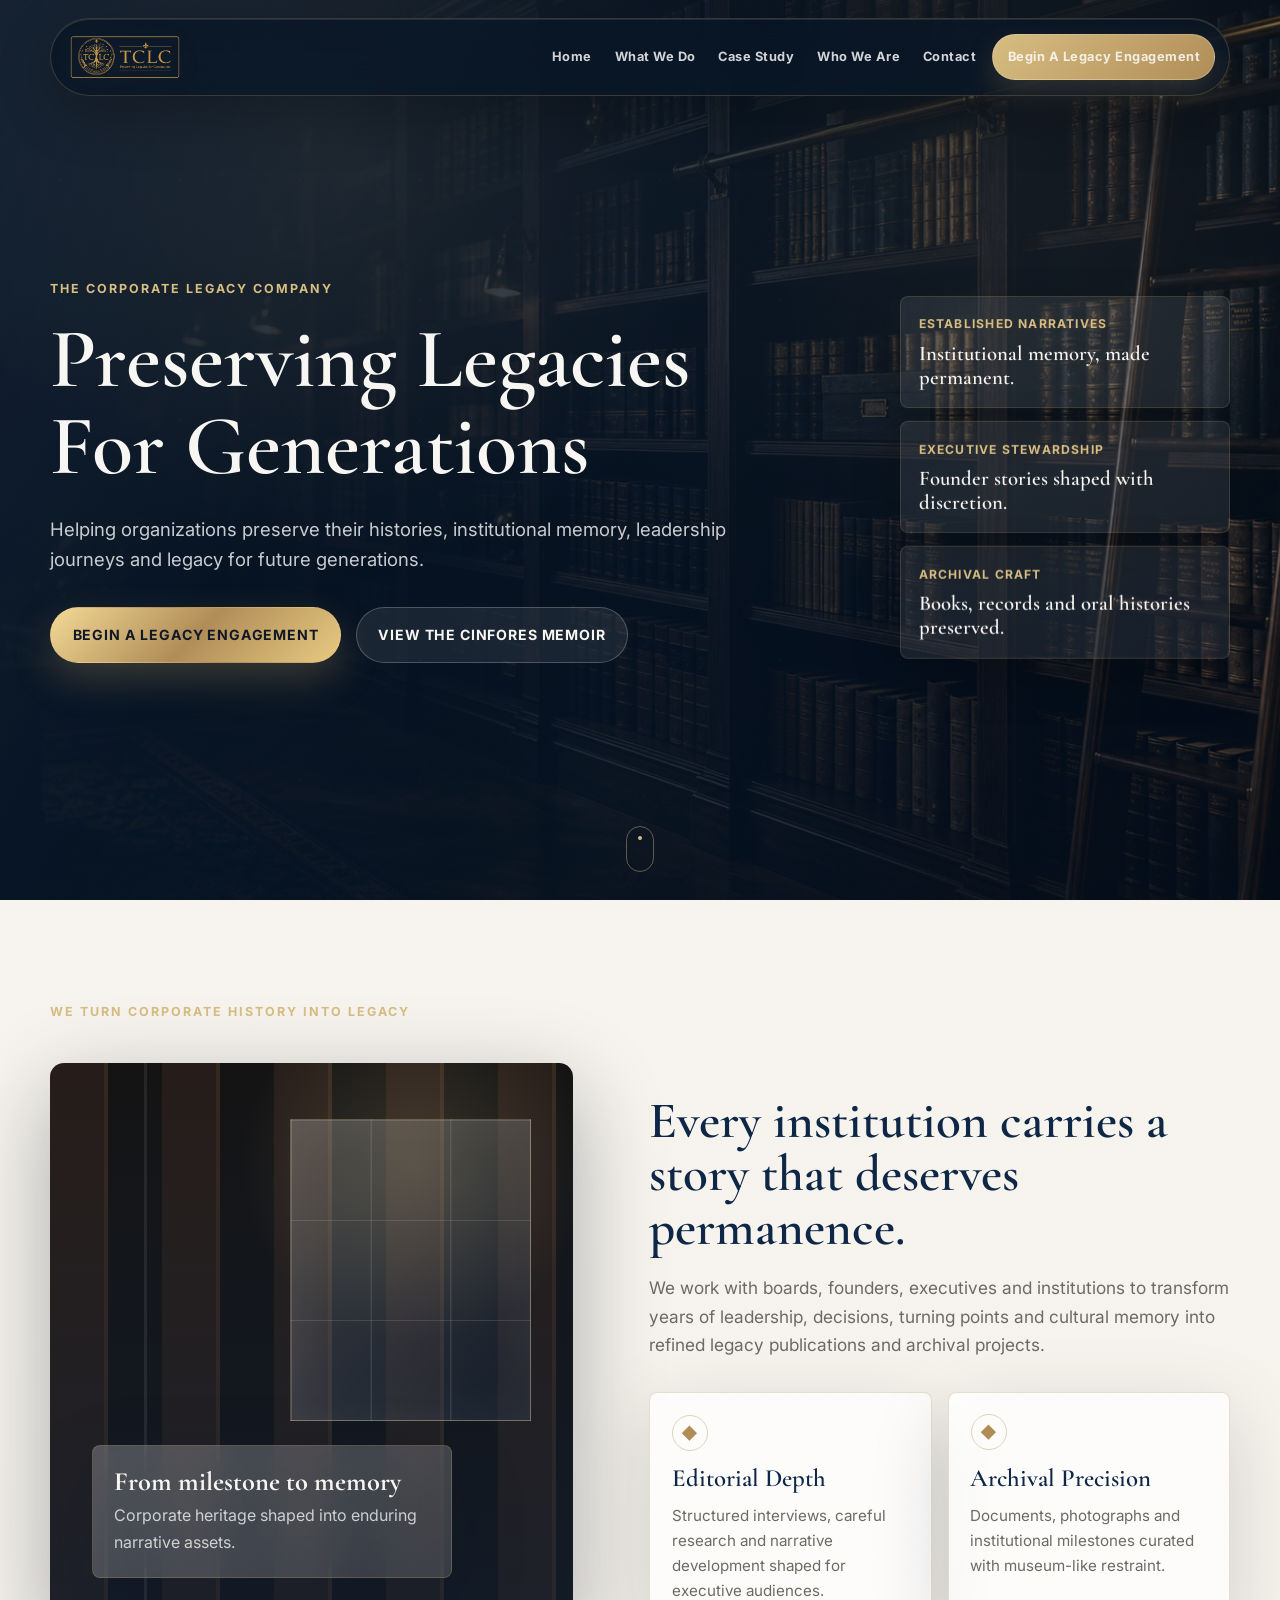
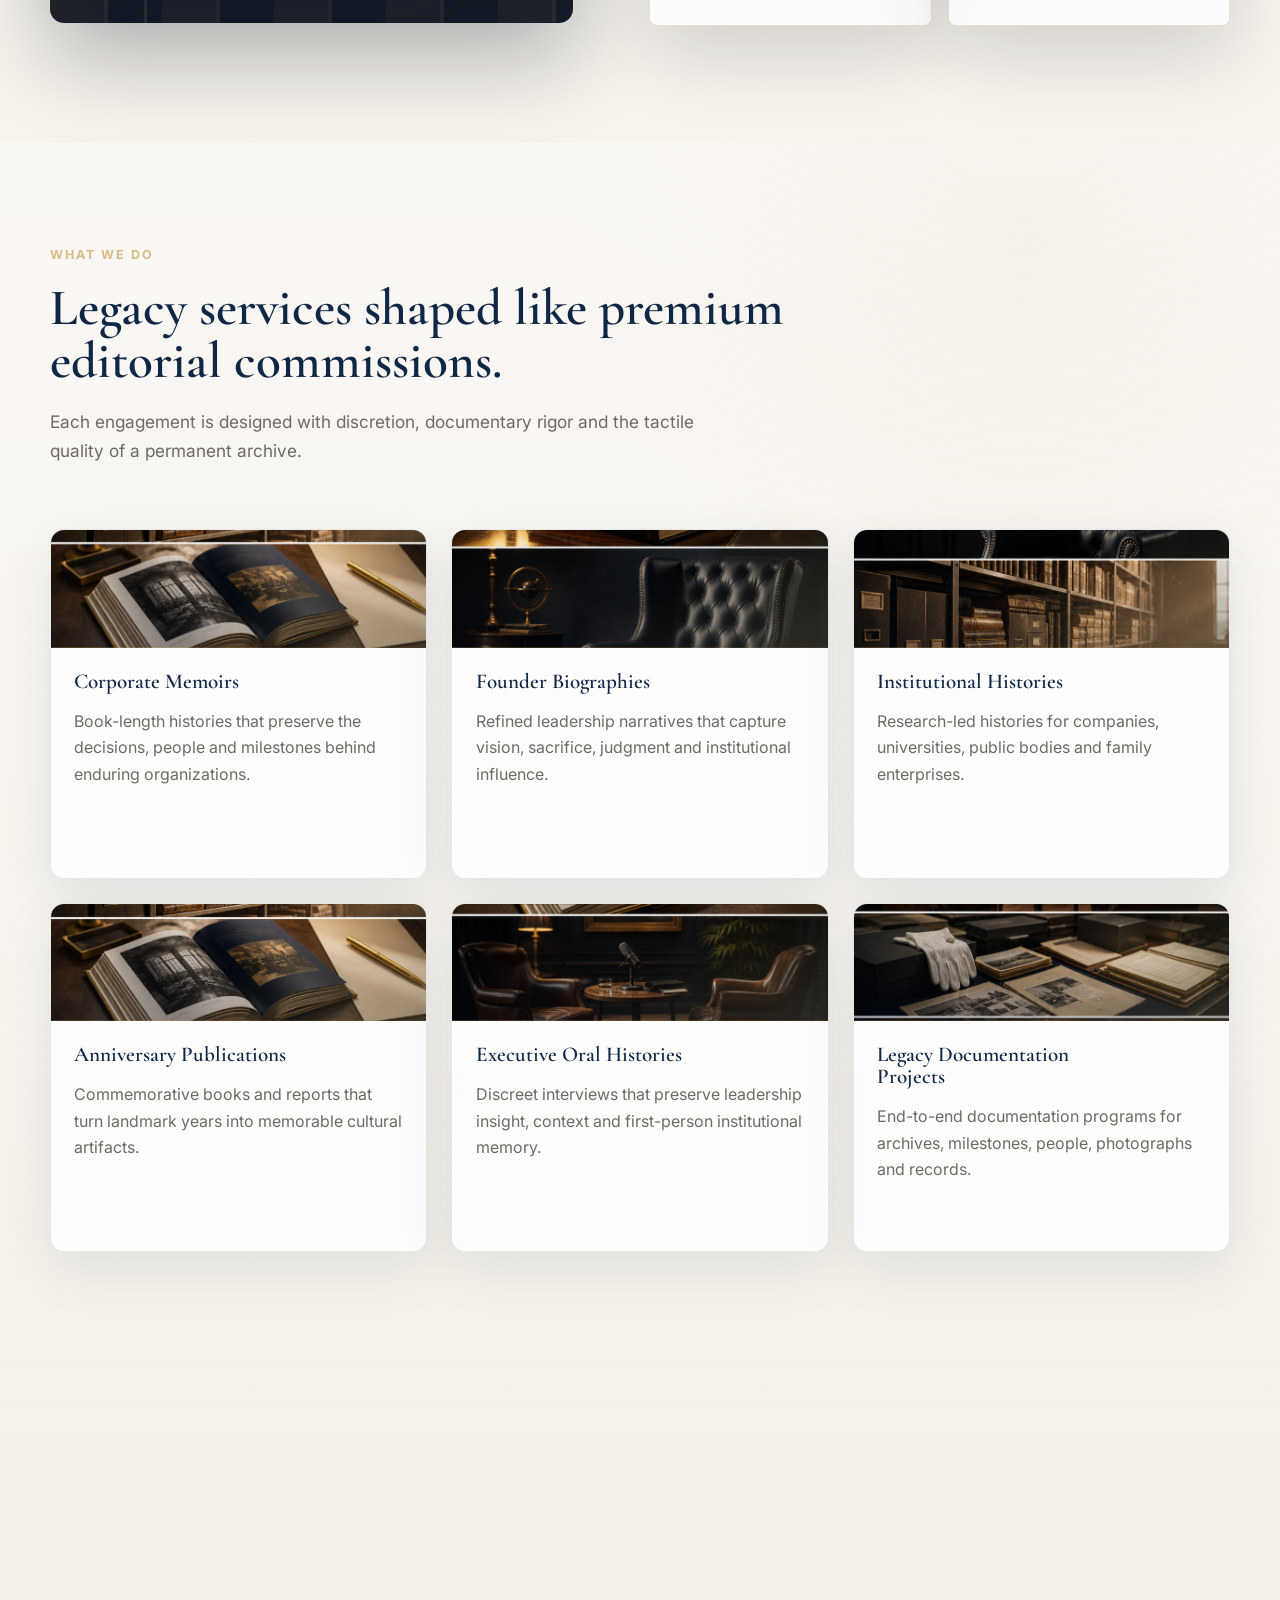
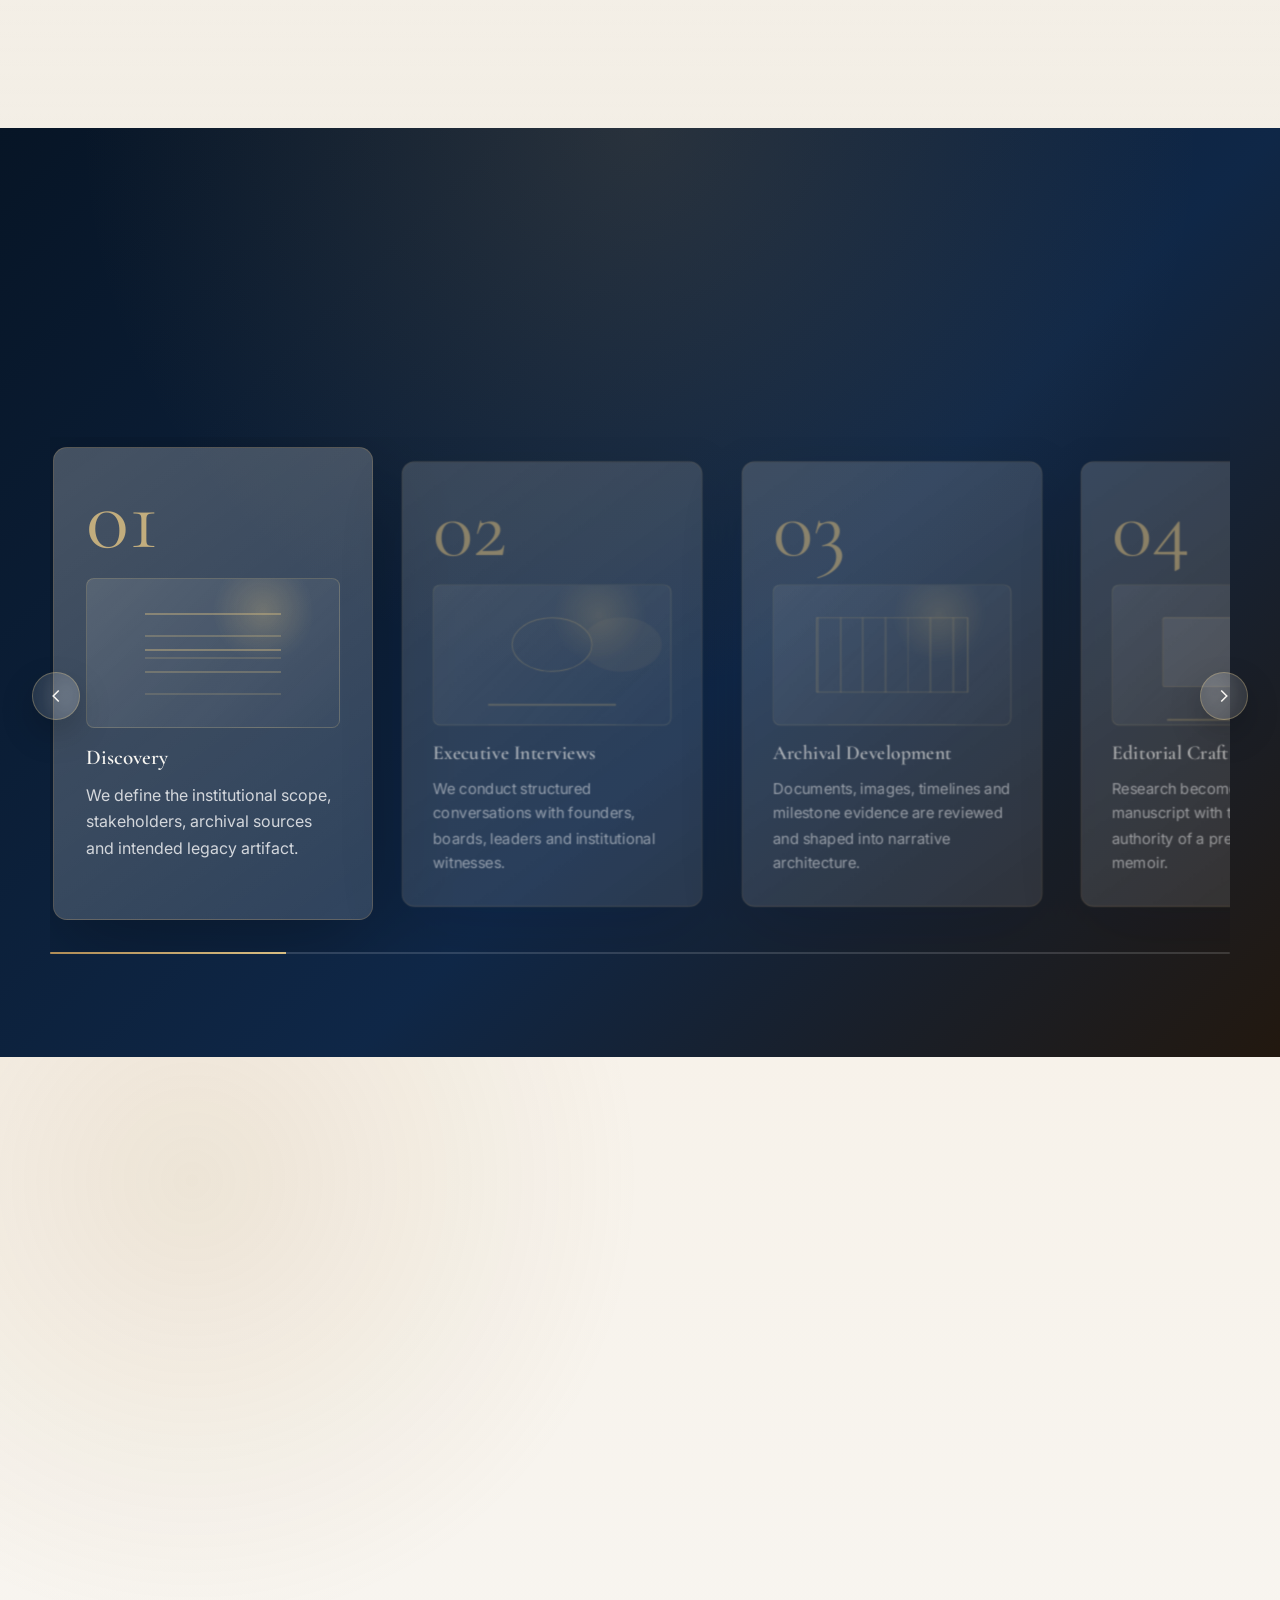
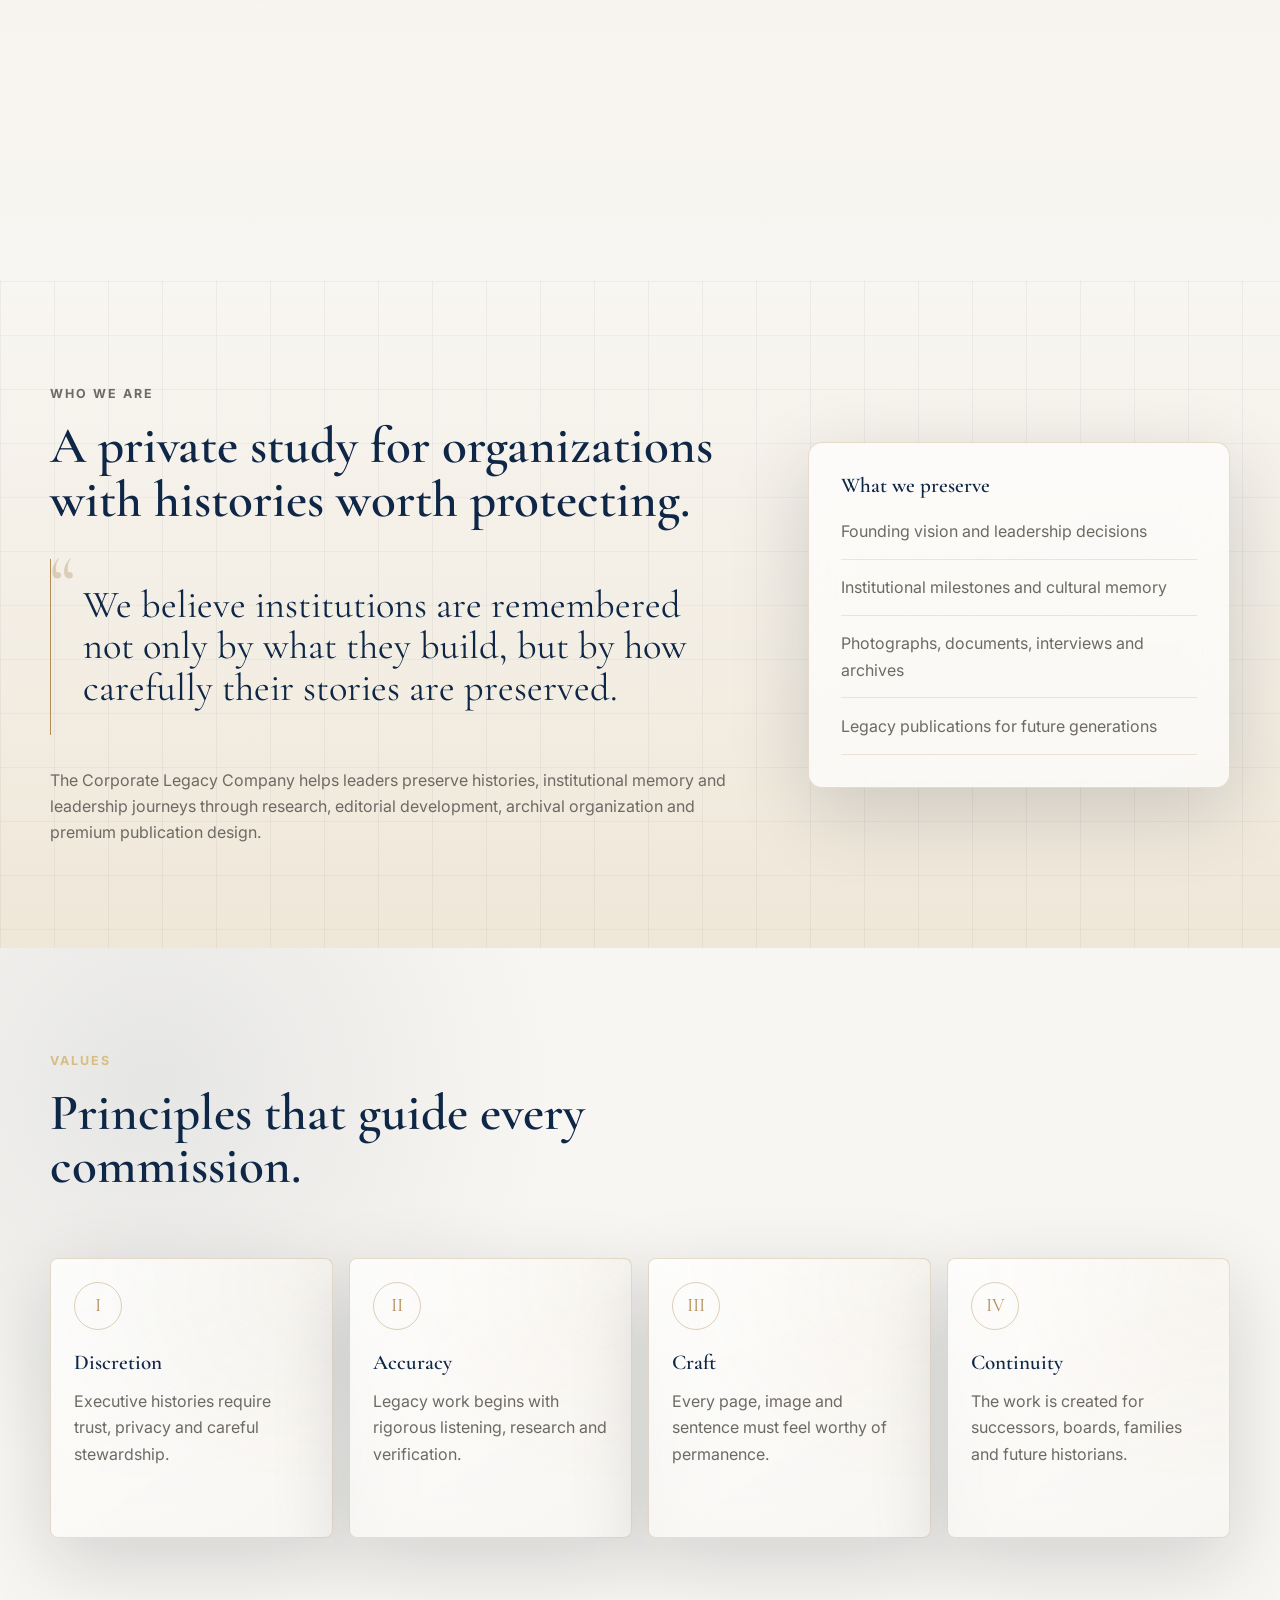
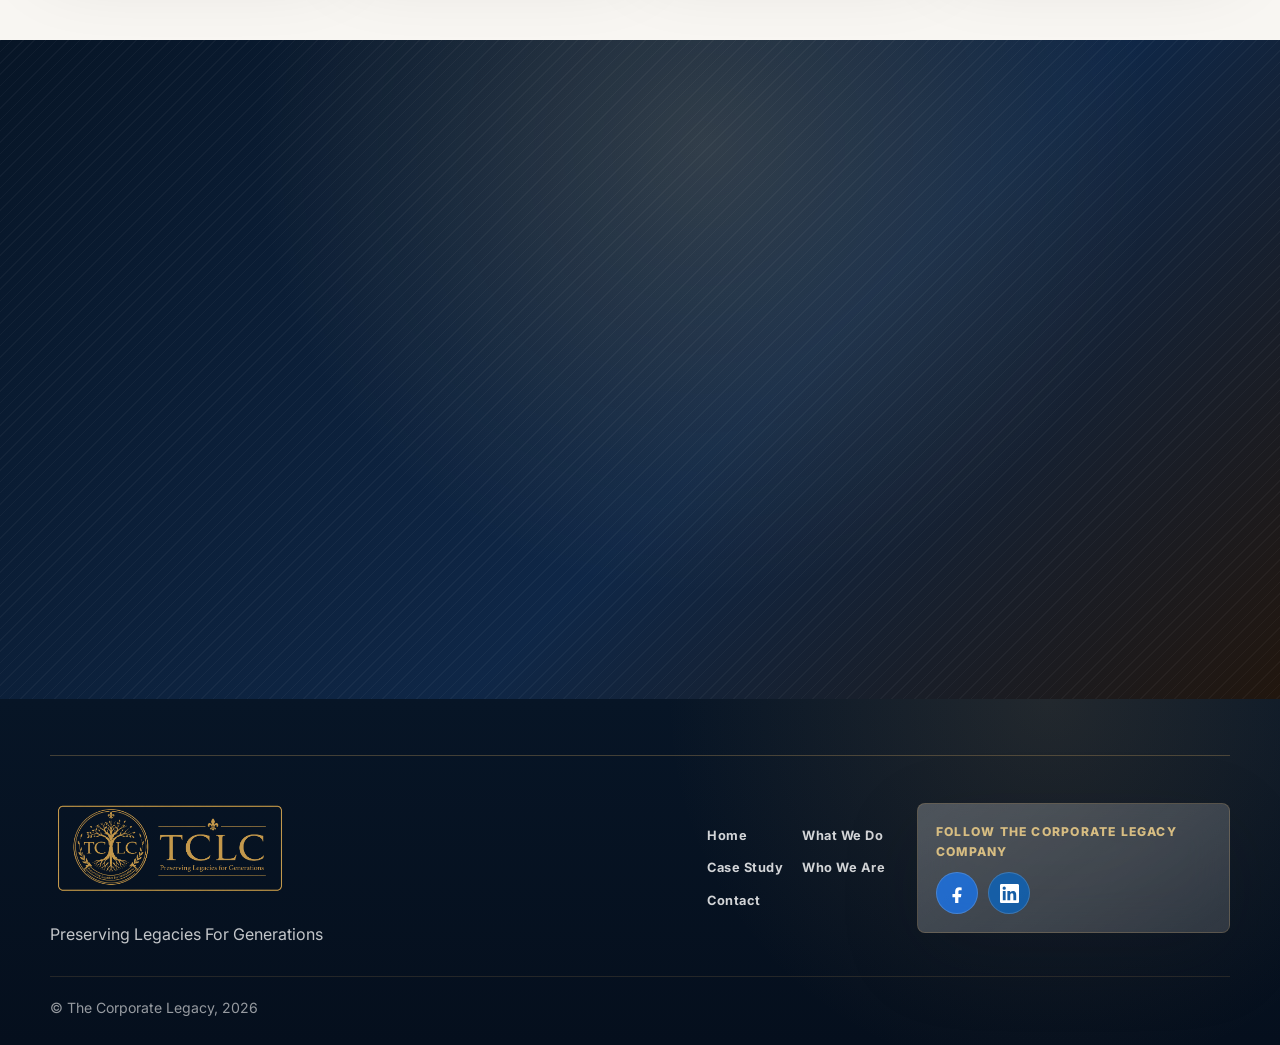
==== index.html @ b80ded75 "Initial commit" ====
<!doctype html>
<html lang="en">
  <head>
    <meta charset="UTF-8" />
    <meta name="viewport" content="width=device-width, initial-scale=1.0" />
    <meta
      name="description"
      content="The Corporate Legacy Company helps organizations, founders and institutions preserve their legacy through corporate memoirs, institutional histories, founder biographies, anniversary publications and legacy documentation. We transform decades of leadership, vision and impact into timeless publications for future generations."
    />
    <meta
      name="keywords"
      content="corporate legacy, corporate legacy company, corporate memoirs, legacy documentation, institutional history, institutional memory, founder biography, corporate storytelling, corporate history documentation, organizational history, legacy preservation, company history documentation, executive oral history, legacy publishing, corporate publications, anniversary publications, business memoir, organizational legacy, historical documentation, corporate archive"
    />
    <title>Corporate Legacy Documentation, Corporate Memoirs, Founder Biographies & Institutional Histories | The Corporate Legacy Company</title>
    <link rel="icon" href="./assets/favicon-mark.png" type="image/png" />
    <link rel="preconnect" href="https://fonts.googleapis.com" />
    <link rel="preconnect" href="https://fonts.gstatic.com" crossorigin />
    <link
      href="https://fonts.googleapis.com/css2?family=Cormorant+Garamond:wght@500;600;700&family=Inter:wght@400;500;600;700&display=swap"
      rel="stylesheet"
    />
    <link rel="stylesheet" href="./styles.css?v=20260707b" />
  </head>
  <body>
    <a class="skip-link" href="#main">Skip to content</a>

    <header class="site-header" data-header>
      <nav class="nav-shell" aria-label="Primary navigation">
        <a class="brand-mark" href="./index.html#hero" aria-label="The Corporate Legacy Company home">
          <img src="./assets/tclc-logo.png" width="260" height="130" alt="The Corporate Legacy Company" />
        </a>
        <button class="menu-toggle" type="button" aria-expanded="false" aria-controls="mobile-menu" data-menu-toggle>
          <span></span>
          <span></span>
          <span></span>
          <span class="sr-only">Menu</span>
        </button>
        <div class="nav-links" data-nav-links>
          <a href="./index.html#hero">Home</a>
          <a href="#services">What We Do</a>
          <a href="#case-study">Case Study</a>
          <a href="#about">Who We Are</a>
          <a href="./contact.html">Contact</a>
          <a href="./contact.html" class="nav-cta magnetic">Begin A Legacy Engagement</a>
        </div>
      </nav>
      <div class="mobile-menu" id="mobile-menu" data-mobile-menu>
        <a href="./index.html#hero">Home</a>
        <a href="#services">What We Do</a>
        <a href="#case-study">Case Study</a>
        <a href="#about">Who We Are</a>
        <a href="./contact.html">Contact</a>
        <a href="./contact.html">Begin A Legacy Engagement</a>
      </div>
    </header>

    <main id="main">
      <section class="hero section-dark" id="hero" aria-labelledby="hero-title">
        <div class="dust-field" aria-hidden="true"></div>
        <div class="hero-light" aria-hidden="true"></div>
        <div class="hero-bg" aria-hidden="true"></div>
        <div class="container hero-grid">
          <div class="hero-copy">
            <p class="eyebrow reveal">The Corporate Legacy Company</p>
            <h1 class="hero-title reveal split-title" id="hero-title">Preserving Legacies For Generations</h1>
            <p class="hero-lede reveal">
              Helping organizations preserve their histories, institutional memory, leadership journeys and legacy for future generations.
            </p>
            <div class="hero-actions reveal">
              <a href="./contact.html" class="btn btn-primary shimmer magnetic">Begin A Legacy Engagement</a>
              <a href="#case-study" class="btn btn-secondary magnetic">View the Cinfores Memoir</a>
            </div>
          </div>
          <aside class="hero-archive reveal" aria-label="Legacy archive highlights">
            <div class="archive-card parallax-card">
              <span>Established Narratives</span>
              <strong>Institutional memory, made permanent.</strong>
            </div>
            <div class="archive-card parallax-card">
              <span>Executive Stewardship</span>
              <strong>Founder stories shaped with discretion.</strong>
            </div>
            <div class="archive-card parallax-card">
              <span>Archival Craft</span>
              <strong>Books, records and oral histories preserved.</strong>
            </div>
          </aside>
        </div>
        <a href="#legacy" class="scroll-cue" aria-label="Scroll to legacy section">
          <span></span>
        </a>
      </section>

      <section class="legacy-section" id="legacy" aria-labelledby="legacy-title">
        <div class="container split-layout">
          <div class="section-kicker reveal">We Turn Corporate History Into Legacy</div>
          <div class="legacy-media reveal parallax-card">
            <div class="study-window" aria-hidden="true"></div>
            <div class="floating-note glass-panel">
              <strong>From milestone to memory</strong>
              <span>Corporate heritage shaped into enduring narrative assets.</span>
            </div>
          </div>
          <div class="legacy-copy reveal">
            <h2 id="legacy-title">Every institution carries a story that deserves permanence.</h2>
            <p>
              We work with boards, founders, executives and institutions to transform years of leadership, decisions,
              turning points and cultural memory into refined legacy publications and archival projects.
            </p>
            <div class="feature-stack">
              <article class="feature-card glass-panel">
                <span class="line-icon" aria-hidden="true">◆</span>
                <h3>Editorial Depth</h3>
                <p>Structured interviews, careful research and narrative development shaped for executive audiences.</p>
              </article>
              <article class="feature-card glass-panel">
                <span class="line-icon" aria-hidden="true">◆</span>
                <h3>Archival Precision</h3>
                <p>Documents, photographs and institutional milestones curated with museum-like restraint.</p>
              </article>
            </div>
          </div>
        </div>
      </section>

      <section class="services-section" id="services" aria-labelledby="services-title">
        <div class="container">
          <div class="section-heading reveal">
            <p class="eyebrow">What We Do</p>
            <h2 id="services-title">Legacy services shaped like premium editorial commissions.</h2>
            <p>
              Each engagement is designed with discretion, documentary rigor and the tactile quality of a permanent archive.
            </p>
          </div>
          <div class="service-grid">
            <article class="service-card reveal" style="--service-image: url('./assets/service-01.png')">
              <div class="service-image" role="img" aria-label="Leather bound corporate memoir books"></div>
              <div class="service-body">
                <h3>Corporate Memoirs</h3>
                <p>Book-length histories that preserve the decisions, people and milestones behind enduring organizations.</p>
              </div>
            </article>
            <article class="service-card reveal" style="--service-image: url('./assets/service-02.png')">
              <div class="service-image" role="img" aria-label="Executive portrait setting"></div>
              <div class="service-body">
                <h3>Founder Biographies</h3>
                <p>Refined leadership narratives that capture vision, sacrifice, judgment and institutional influence.</p>
              </div>
            </article>
            <article class="service-card reveal" style="--service-image: url('./assets/service-03.png')">
              <div class="service-image" role="img" aria-label="Historic archive shelves"></div>
              <div class="service-body">
                <h3>Institutional Histories</h3>
                <p>Research-led histories for companies, universities, public bodies and family enterprises.</p>
              </div>
            </article>
            <article class="service-card reveal" style="--service-image: url('./assets/service-04.png')">
              <div class="service-image" role="img" aria-label="Luxury commemorative book"></div>
              <div class="service-body">
                <h3>Anniversary Publications</h3>
                <p>Commemorative books and reports that turn landmark years into memorable cultural artifacts.</p>
              </div>
            </article>
            <article class="service-card reveal" style="--service-image: url('./assets/service-05.png')">
              <div class="service-image" role="img" aria-label="Executive interview room"></div>
              <div class="service-body">
                <h3>Executive Oral Histories</h3>
                <p>Discreet interviews that preserve leadership insight, context and first-person institutional memory.</p>
              </div>
            </article>
            <article class="service-card reveal" style="--service-image: url('./assets/service-06.png')">
              <div class="service-image" role="img" aria-label="Corporate archive documentation workspace"></div>
              <div class="service-body">
                <h3>Legacy Documentation Projects</h3>
                <p>End-to-end documentation programs for archives, milestones, people, photographs and records.</p>
              </div>
            </article>
            <article class="service-card reveal" style="--service-image: url('./assets/service-07.png')">
              <div class="service-image" role="img" aria-label="Historical manuscripts under glass"></div>
              <div class="service-body">
                <h3>Archival Story Development</h3>
                <p>Turning raw records, manuscripts and memories into a coherent story architecture.</p>
              </div>
            </article>
          </div>
        </div>
      </section>

      <section class="journey-section section-dark" id="journey" aria-labelledby="journey-title">
        <div class="container">
          <div class="section-heading reveal">
            <p class="eyebrow">Journey of Preservation</p>
            <h2 id="journey-title">A considered process for transforming memory into legacy.</h2>
          </div>
          <div class="carousel-wrap reveal">
            <button class="carousel-arrow prev" type="button" aria-label="Previous step" data-carousel-prev>
              <svg viewBox="0 0 24 24" aria-hidden="true"><path d="M15 18l-6-6 6-6" /></svg>
            </button>
            <div class="process-carousel" tabindex="0" data-carousel>
              <article class="process-slide glass-panel">
                <span class="step-number">01</span>
                <div class="process-illustration research"></div>
                <h3>Discovery</h3>
                <p>We define the institutional scope, stakeholders, archival sources and intended legacy artifact.</p>
              </article>
              <article class="process-slide glass-panel">
                <span class="step-number">02</span>
                <div class="process-illustration interview"></div>
                <h3>Executive Interviews</h3>
                <p>We conduct structured conversations with founders, boards, leaders and institutional witnesses.</p>
              </article>
              <article class="process-slide glass-panel">
                <span class="step-number">03</span>
                <div class="process-illustration archive"></div>
                <h3>Archival Development</h3>
                <p>Documents, images, timelines and milestone evidence are reviewed and shaped into narrative architecture.</p>
              </article>
              <article class="process-slide glass-panel">
                <span class="step-number">04</span>
                <div class="process-illustration editorial"></div>
                <h3>Editorial Craft</h3>
                <p>Research becomes a polished manuscript with the rhythm and authority of a premium corporate memoir.</p>
              </article>
              <article class="process-slide glass-panel">
                <span class="step-number">05</span>
                <div class="process-illustration publish"></div>
                <h3>Publication</h3>
                <p>The final artifact is produced with elegant design, lasting materiality and executive presentation value.</p>
              </article>
            </div>
            <button class="carousel-arrow next" type="button" aria-label="Next step" data-carousel-next>
              <svg viewBox="0 0 24 24" aria-hidden="true"><path d="M9 18l6-6-6-6" /></svg>
            </button>
            <div class="carousel-progress" aria-hidden="true"><span data-carousel-progress></span></div>
          </div>
        </div>
      </section>

      <section class="case-section" id="case-study" aria-labelledby="case-title">
        <div class="container case-grid">
          <div class="case-visual reveal">
            <div class="book-stage parallax-card" data-book-stage>
              <figure class="hardcover-mockup">
                <img src="./assets/cinfores-book.png" loading="lazy" alt="Grit Grind Grace hardcover memoir on an executive desk" />
              </figure>
              <figure class="openbook-mockup">
                <img src="./assets/cinfores-book.png" loading="lazy" alt="Open pages from the Grit Grind Grace memoir" />
              </figure>
            </div>
          </div>
          <div class="case-copy reveal">
            <p class="eyebrow">Case Study</p>
            <h2 id="case-title">Cinfores Limited:<br />A Two-Decade Odyssey</h2>
            <p>
              We were commissioned by the eight founders and shareholders of Cinfores Limited to document the company's
              20 year journey in a commemorative corporate memoir.
            </p>
            <p>
              Through structured interviews, collaborative editorial work, and narrative development, we produced a
              200 page legacy publication capturing the company's founding vision, growth, and institutional identity.
            </p>
            <div class="metric-grid">
              <article class="metric-card glass-panel">
                <strong><span data-count="20">0</span> Years</strong>
                <span>Corporate Legacy</span>
              </article>
              <article class="metric-card glass-panel">
                <strong><span data-count="200">0</span> Pages</strong>
                <span>Premium Memoir</span>
              </article>
              <article class="metric-card glass-panel">
                <strong class="metric-card-compact"><span data-count="8">0</span> Founders</strong>
                <span>Executive Interviews</span>
              </article>
            </div>
          </div>
        </div>
      </section>

      <section class="about-section section-texture" id="about" aria-labelledby="about-title">
        <div class="container about-grid">
          <div class="about-copy reveal">
            <p class="eyebrow">Who We Are</p>
            <h2 id="about-title">A private study for organizations with histories worth protecting.</h2>
            <blockquote>
              <span>“</span>
              We believe institutions are remembered not only by what they build, but by how carefully their stories are preserved.
            </blockquote>
            <p>
              The Corporate Legacy Company helps leaders preserve histories, institutional memory and leadership journeys
              through research, editorial development, archival organization and premium publication design.
            </p>
          </div>
          <div class="about-panel glass-panel reveal">
            <h3>What we preserve</h3>
            <ul>
              <li>Founding vision and leadership decisions</li>
              <li>Institutional milestones and cultural memory</li>
              <li>Photographs, documents, interviews and archives</li>
              <li>Legacy publications for future generations</li>
            </ul>
          </div>
        </div>
      </section>

      <section class="values-section" aria-labelledby="values-title">
        <div class="container">
          <div class="section-heading reveal">
            <p class="eyebrow">Values</p>
            <h2 id="values-title">Principles that guide every commission.</h2>
          </div>
          <div class="values-grid">
            <article class="value-card glass-panel reveal">
              <span class="value-icon" aria-hidden="true">I</span>
              <h3>Discretion</h3>
              <p>Executive histories require trust, privacy and careful stewardship.</p>
            </article>
            <article class="value-card glass-panel reveal">
              <span class="value-icon" aria-hidden="true">II</span>
              <h3>Accuracy</h3>
              <p>Legacy work begins with rigorous listening, research and verification.</p>
            </article>
            <article class="value-card glass-panel reveal">
              <span class="value-icon" aria-hidden="true">III</span>
              <h3>Craft</h3>
              <p>Every page, image and sentence must feel worthy of permanence.</p>
            </article>
            <article class="value-card glass-panel reveal">
              <span class="value-icon" aria-hidden="true">IV</span>
              <h3>Continuity</h3>
              <p>The work is created for successors, boards, families and future historians.</p>
            </article>
          </div>
        </div>
      </section>

      <section class="cta-section section-dark" id="engagement" aria-labelledby="cta-title">
        <div class="container">
          <div class="cta-panel glass-panel reveal">
            <p class="eyebrow">Begin the Archive</p>
            <h2 id="cta-title">Your institution's history deserves a permanent form.</h2>
            <p>
              For boards, founders and leaders ready to preserve the story behind their organization.
            </p>
            <a href="./contact.html" class="btn btn-primary shimmer magnetic">
              Begin A Legacy Engagement
            </a>
          </div>
        </div>
      </section>
    </main>

    <footer class="site-footer">
      <div class="container footer-grid">
        <div>
          <img src="./assets/tclc-logo.png" width="240" height="120" alt="The Corporate Legacy Company" />
          <p>Preserving Legacies For Generations</p>
        </div>
        <div class="footer-links" aria-label="Footer links">
          <a href="./index.html#hero">Home</a>
          <a href="#services">What We Do</a>
          <a href="#case-study">Case Study</a>
          <a href="#about">Who We Are</a>
          <a href="./contact.html">Contact</a>
        </div>
        <div class="footer-contact glass-panel">
          <span>Follow The Corporate Legacy Company</span>
          <div class="social-links" aria-label="Social links">
            <a class="social-link facebook" href="https://www.facebook.com/profile.php?id=61591485672103" target="_blank" rel="noreferrer" aria-label="The Corporate Legacy Company on Facebook">
              <svg viewBox="0 0 24 24" aria-hidden="true">
                <path d="M15.12 8.02h2.12V4.33A27.5 27.5 0 0 0 14.15 4c-3.06 0-5.16 1.92-5.16 5.46v3.25H5.61v4.12h3.38V24h4.14v-7.17h3.24l.51-4.12h-3.75V9.87c0-1.19.32-1.85 1.99-1.85Z" />
              </svg>
            </a>
            <a class="social-link linkedin" href="https://www.linkedin.com/company/135754983/" target="_blank" rel="noreferrer" aria-label="The Corporate Legacy Company on LinkedIn">
              <svg viewBox="0 0 24 24" aria-hidden="true">
                <path d="M20.45 20.45h-3.56v-5.57c0-1.33-.03-3.04-1.85-3.04-1.85 0-2.13 1.44-2.13 2.94v5.67H9.35V8.98h3.42v1.57h.05c.48-.91 1.64-1.86 3.37-1.86 3.61 0 4.27 2.37 4.27 5.46v6.3ZM5.34 7.42a2.06 2.06 0 1 1 0-4.13 2.06 2.06 0 0 1 0 4.13Zm1.78 13.03H3.56V8.98h3.56v11.47ZM22.23 0H1.77C.79 0 0 .77 0 1.72v20.56C0 23.23.79 24 1.77 24h20.46c.98 0 1.77-.77 1.77-1.72V1.72C24 .77 23.21 0 22.23 0Z" />
              </svg>
            </a>
          </div>
        </div>
      </div>
      <div class="container footer-bottom">
        <p>&copy; The Corporate Legacy, 2026</p>
      </div>
    </footer>

    <script src="./script.js?v=20260707b"></script>
  </body>
</html>
---- styles.css ----
:root {
  --navy: #0f2747;
  --navy-950: #071526;
  --navy-900: #0a1d35;
  --gold: #b08d57;
  --gold-2: #d7bd82;
  --ivory: #f8f6f2;
  --parchment: #efe7d8;
  --charcoal: #333333;
  --mahogany: #382517;
  --ink: #172233;
  --muted: #6d6a64;
  --glass: rgba(255, 255, 255, 0.12);
  --glass-strong: rgba(255, 255, 255, 0.18);
  --border-gold: rgba(176, 141, 87, 0.34);
  --shadow-soft: 0 24px 80px rgba(10, 18, 30, 0.16);
  --shadow-premium: 0 28px 90px rgba(6, 14, 27, 0.32);
  --facebook: #1877f2;
  --linkedin: #0a66c2;
  --whatsapp: #25d366;
  --radius: 8px;
  --radius-lg: 14px;
  --ease: cubic-bezier(0.16, 1, 0.3, 1);
  --max: 1180px;
}

*,
*::before,
*::after {
  box-sizing: border-box;
}

html {
  scroll-behavior: smooth;
}

body {
  margin: 0;
  min-width: 320px;
  color: var(--ink);
  background:
    radial-gradient(circle at 12% 6%, rgba(176, 141, 87, 0.12), transparent 28rem),
    linear-gradient(180deg, var(--ivory), #f3eee5 48%, var(--ivory));
  font-family: Inter, system-ui, -apple-system, BlinkMacSystemFont, "Segoe UI", sans-serif;
  font-size: 16px;
  line-height: 1.65;
  overflow-x: hidden;
  text-rendering: optimizeLegibility;
}

body.menu-open {
  overflow: hidden;
}

img {
  display: block;
  max-width: 100%;
}

a {
  color: inherit;
  text-decoration: none;
}

button,
a {
  -webkit-tap-highlight-color: transparent;
}

button {
  font: inherit;
}

:focus-visible {
  outline: 2px solid var(--gold-2);
  outline-offset: 4px;
}

.skip-link {
  position: fixed;
  top: 1rem;
  left: 1rem;
  z-index: 1000;
  transform: translateY(-140%);
  padding: 0.75rem 1rem;
  color: white;
  background: var(--navy);
  border: 1px solid var(--gold);
  border-radius: var(--radius);
  transition: transform 260ms var(--ease);
}

.skip-link:focus {
  transform: translateY(0);
}

.sr-only {
  position: absolute;
  width: 1px;
  height: 1px;
  padding: 0;
  margin: -1px;
  overflow: hidden;
  clip: rect(0, 0, 0, 0);
  white-space: nowrap;
  border: 0;
}

.container {
  width: min(calc(100% - 40px), var(--max));
  margin-inline: auto;
}

section {
  position: relative;
  padding: clamp(5.5rem, 8vw, 9rem) 0;
}

h1,
h2,
h3 {
  margin: 0;
  font-family: "Cormorant Garamond", Georgia, serif;
  font-weight: 600;
  line-height: 1.04;
  color: var(--navy);
  letter-spacing: 0;
}

h1 {
  font-size: clamp(3.35rem, 6.6vw, 6.6rem);
  max-width: 780px;
}

h2 {
  font-size: clamp(2.1rem, 4vw, 3.85rem);
}

h3 {
  font-size: clamp(1.25rem, 1.65vw, 1.72rem);
}

p {
  margin: 0;
}

.section-dark {
  color: rgba(255, 255, 255, 0.82);
  background: var(--navy-950);
}

.section-dark h1,
.section-dark h2,
.section-dark h3 {
  color: var(--ivory);
}

.eyebrow,
.section-kicker {
  margin-bottom: 1rem;
  color: var(--gold-2);
  font-size: 0.78rem;
  font-weight: 700;
  letter-spacing: 0.16em;
  text-transform: uppercase;
}

.section-heading {
  max-width: 760px;
  margin-bottom: clamp(2.25rem, 5vw, 4.5rem);
}

.section-heading p:not(.eyebrow) {
  max-width: 650px;
  margin-top: 1.25rem;
  color: var(--muted);
  font-size: 1.08rem;
}

.section-dark .section-heading p:not(.eyebrow) {
  color: rgba(255, 255, 255, 0.7);
}

.glass-panel {
  border: 1px solid rgba(176, 141, 87, 0.28);
  background:
    linear-gradient(145deg, rgba(255, 255, 255, 0.18), rgba(255, 255, 255, 0.07)),
    rgba(255, 255, 255, 0.08);
  box-shadow: var(--shadow-soft);
  backdrop-filter: blur(20px);
  -webkit-backdrop-filter: blur(20px);
}

.btn {
  position: relative;
  isolation: isolate;
  display: inline-flex;
  align-items: center;
  justify-content: center;
  min-height: 52px;
  padding: 0.95rem 1.35rem;
  overflow: hidden;
  border: 1px solid transparent;
  border-radius: 999px;
  font-size: 0.88rem;
  font-weight: 700;
  letter-spacing: 0.06em;
  text-transform: uppercase;
  cursor: pointer;
  transform: translate3d(var(--mx, 0), var(--my, 0), 0);
  transition:
    transform 360ms var(--ease),
    box-shadow 360ms var(--ease),
    border-color 360ms var(--ease),
    background 360ms var(--ease);
}

.btn-primary {
  color: #111827;
  background: linear-gradient(135deg, #f3d996, var(--gold), #e8ca82);
  box-shadow: 0 16px 38px rgba(176, 141, 87, 0.3);
}

.btn-secondary {
  color: var(--ivory);
  background: rgba(255, 255, 255, 0.08);
  border-color: rgba(255, 255, 255, 0.22);
}

.btn:hover {
  transform: translate3d(var(--mx, 0), calc(var(--my, 0) - 3px), 0);
  box-shadow: 0 24px 58px rgba(6, 14, 27, 0.24);
}

.shimmer::before {
  content: "";
  position: absolute;
  inset: -35% auto -35% -80%;
  z-index: -1;
  width: 55%;
  transform: skewX(-18deg);
  background: linear-gradient(90deg, transparent, rgba(255, 255, 255, 0.55), transparent);
  animation: shimmer 5.8s ease-in-out infinite;
}

.ripple {
  position: absolute;
  width: 20px;
  height: 20px;
  pointer-events: none;
  border-radius: 50%;
  background: rgba(255, 255, 255, 0.5);
  transform: translate(-50%, -50%) scale(1);
  animation: ripple 700ms var(--ease) forwards;
}

.site-header {
  position: fixed;
  top: 18px;
  left: 0;
  right: 0;
  z-index: 100;
  padding: 0 20px;
  transition: top 360ms var(--ease);
}

.nav-shell {
  display: flex;
  align-items: center;
  justify-content: space-between;
  width: min(100%, 1180px);
  min-height: 76px;
  margin: 0 auto;
  padding: 0.55rem 0.85rem 0.55rem 1rem;
  border: 1px solid rgba(176, 141, 87, 0.28);
  border-radius: 999px;
  background: rgba(8, 21, 38, 0.72);
  box-shadow: 0 18px 55px rgba(0, 0, 0, 0.24), inset 0 1px rgba(255, 255, 255, 0.1);
  backdrop-filter: blur(24px);
  -webkit-backdrop-filter: blur(24px);
  transition:
    min-height 360ms var(--ease),
    background 360ms var(--ease),
    box-shadow 360ms var(--ease);
}

.site-header.scrolled {
  top: 10px;
}

.site-header.scrolled .nav-shell {
  min-height: 64px;
  background: rgba(8, 21, 38, 0.83);
  box-shadow: 0 18px 48px rgba(0, 0, 0, 0.28);
}

.brand-mark {
  display: flex;
  align-items: center;
  width: clamp(150px, 18vw, 236px);
}

.brand-mark img {
  width: auto;
  max-width: 100%;
  height: clamp(42px, 5vw, 58px);
  object-fit: contain;
  object-position: left center;
  filter: drop-shadow(0 4px 16px rgba(176, 141, 87, 0.18));
}

.nav-links {
  display: flex;
  align-items: center;
  gap: clamp(0.14rem, 0.72vw, 0.58rem);
}

.nav-links a,
.mobile-menu a,
.footer-links a {
  position: relative;
  font-size: 0.8rem;
  font-weight: 700;
  color: rgba(255, 255, 255, 0.82);
  letter-spacing: 0.04em;
}

.nav-links a:not(.nav-cta) {
  padding: 0.6rem 0.42rem;
}

.nav-links a::after,
.mobile-menu a::after,
.footer-links a::after {
  content: "";
  position: absolute;
  left: 0;
  right: 0;
  bottom: 0.32rem;
  height: 1px;
  transform: scaleX(0);
  transform-origin: right;
  background: linear-gradient(90deg, transparent, var(--gold-2), transparent);
  transition: transform 360ms var(--ease);
}

.nav-links a:hover::after,
.nav-links a.active::after,
.mobile-menu a:hover::after,
.footer-links a:hover::after {
  transform: scaleX(1);
  transform-origin: left;
}

.nav-cta {
  padding: 0.72rem 0.88rem;
  color: #111827;
  border: 1px solid rgba(255, 255, 255, 0.22);
  border-radius: 999px;
  background: linear-gradient(135deg, var(--gold-2), var(--gold));
  box-shadow: 0 12px 28px rgba(176, 141, 87, 0.22);
  white-space: nowrap;
}

.menu-toggle {
  display: none;
  width: 44px;
  height: 44px;
  border: 1px solid rgba(176, 141, 87, 0.36);
  border-radius: 999px;
  background: rgba(255, 255, 255, 0.08);
  cursor: pointer;
}

.menu-toggle span:not(.sr-only) {
  display: block;
  width: 18px;
  height: 1px;
  margin: 5px auto;
  background: var(--gold-2);
  transition:
    transform 320ms var(--ease),
    opacity 320ms var(--ease);
}

.menu-toggle[aria-expanded="true"] span:nth-child(1) {
  transform: translateY(6px) rotate(45deg);
}

.menu-toggle[aria-expanded="true"] span:nth-child(2) {
  opacity: 0;
}

.menu-toggle[aria-expanded="true"] span:nth-child(3) {
  transform: translateY(-6px) rotate(-45deg);
}

.mobile-menu {
  display: none;
}

.hero {
  min-height: 100svh;
  display: grid;
  align-items: center;
  padding-top: 9rem;
  overflow: hidden;
}

.hero-bg {
  position: absolute;
  inset: 0;
  opacity: 0.86;
  background:
    linear-gradient(90deg, rgba(7, 21, 38, 0.96), rgba(7, 21, 38, 0.8) 48%, rgba(7, 21, 38, 0.44)),
    radial-gradient(circle at 72% 18%, rgba(215, 189, 130, 0.16), transparent 30rem),
    url("./assets/hero-bookshelf.png") center / cover no-repeat;
  transform: scale(1.05);
  animation: slowZoom 24s ease-in-out infinite alternate;
}

.hero-bg::before {
  content: "";
  position: absolute;
  inset: 0;
  background:
    linear-gradient(120deg, rgba(255, 255, 255, 0.07), transparent 32%),
    radial-gradient(circle at 28% 20%, rgba(215, 189, 130, 0.12), transparent 24rem);
  mix-blend-mode: screen;
  animation: parallaxShelves 18s ease-in-out infinite alternate;
}

.hero-light {
  position: absolute;
  inset: -20% -20% auto auto;
  width: min(72vw, 880px);
  height: min(72vw, 880px);
  border-radius: 50%;
  background: radial-gradient(circle, rgba(215, 189, 130, 0.2), transparent 64%);
  filter: blur(18px);
  animation: lightDrift 14s ease-in-out infinite alternate;
}

.dust-field {
  position: absolute;
  inset: 0;
  pointer-events: none;
  opacity: 0.5;
  background-image:
    radial-gradient(circle, rgba(255, 255, 255, 0.28) 0 1px, transparent 1px),
    radial-gradient(circle, rgba(215, 189, 130, 0.22) 0 1px, transparent 1px);
  background-size: 120px 120px, 170px 170px;
  animation: dust 18s linear infinite;
}

.hero-grid {
  position: relative;
  z-index: 1;
  display: grid;
  grid-template-columns: minmax(0, 1fr) 330px;
  align-items: end;
  gap: clamp(2rem, 6vw, 5rem);
}

.hero-lede {
  max-width: 680px;
  margin-top: 1.4rem;
  color: rgba(255, 255, 255, 0.78);
  font-size: clamp(1.02rem, 1.45vw, 1.18rem);
}

.hero-actions {
  display: flex;
  flex-wrap: wrap;
  gap: 0.9rem;
  margin-top: 2rem;
}

.hero-archive {
  display: grid;
  gap: 1rem;
}

.archive-card {
  padding: 1.1rem;
  border: 1px solid rgba(176, 141, 87, 0.24);
  border-radius: var(--radius);
  background: rgba(255, 255, 255, 0.08);
  box-shadow: 0 18px 50px rgba(0, 0, 0, 0.2);
  backdrop-filter: blur(16px);
  -webkit-backdrop-filter: blur(16px);
}

.archive-card span {
  display: block;
  margin-bottom: 0.45rem;
  color: var(--gold-2);
  font-size: 0.76rem;
  font-weight: 700;
  letter-spacing: 0.1em;
  text-transform: uppercase;
}

.archive-card strong {
  display: block;
  color: var(--ivory);
  font-family: "Cormorant Garamond", Georgia, serif;
  font-size: 1.3rem;
  font-weight: 600;
  line-height: 1.15;
}

.scroll-cue {
  position: absolute;
  left: 50%;
  bottom: 28px;
  z-index: 2;
  width: 28px;
  height: 46px;
  transform: translateX(-50%);
  border: 1px solid rgba(215, 189, 130, 0.42);
  border-radius: 999px;
}

.scroll-cue span {
  position: absolute;
  left: 50%;
  top: 9px;
  width: 4px;
  height: 4px;
  border-radius: 999px;
  background: var(--gold-2);
  transform: translateX(-50%);
  animation: scrollCue 1.8s ease-in-out infinite;
}

.split-layout {
  display: grid;
  grid-template-columns: minmax(0, 0.9fr) minmax(0, 1fr);
  gap: clamp(2.2rem, 6vw, 5rem);
  align-items: center;
}

.section-kicker {
  grid-column: 1 / -1;
  margin-bottom: -1.2rem;
}

.legacy-media {
  position: relative;
  min-height: 560px;
  border-radius: var(--radius-lg);
  overflow: hidden;
  background:
    linear-gradient(180deg, rgba(15, 39, 71, 0.12), rgba(15, 39, 71, 0.45)),
    repeating-linear-gradient(90deg, #2a1c13 0 54px, #3b2819 54px 58px, #15110d 58px 112px);
  box-shadow: var(--shadow-premium);
}

.legacy-media::after {
  content: "";
  position: absolute;
  inset: 0;
  background:
    linear-gradient(90deg, transparent 0 18%, rgba(255, 255, 255, 0.08) 18% 18.5%, transparent 18.5% 37%),
    radial-gradient(circle at 70% 18%, rgba(215, 189, 130, 0.18), transparent 30%);
}

.study-window {
  position: absolute;
  right: 8%;
  top: 10%;
  width: 46%;
  height: 54%;
  border: 1px solid rgba(215, 189, 130, 0.28);
  background:
    linear-gradient(90deg, rgba(255, 255, 255, 0.16) 1px, transparent 1px),
    linear-gradient(180deg, rgba(255, 255, 255, 0.12) 1px, transparent 1px),
    linear-gradient(135deg, rgba(248, 246, 242, 0.2), rgba(15, 39, 71, 0.22));
  background-size: 33.33% 100%, 100% 33.33%, 100% 100%;
  box-shadow: inset 0 0 50px rgba(255, 255, 255, 0.08);
}

.floating-note {
  position: absolute;
  left: 8%;
  bottom: 8%;
  z-index: 1;
  width: min(78%, 360px);
  padding: 1.35rem;
  border-radius: var(--radius);
  color: var(--ivory);
}

.floating-note strong,
.floating-note span {
  display: block;
}

.floating-note strong {
  margin-bottom: 0.35rem;
  font-family: "Cormorant Garamond", Georgia, serif;
  font-size: 1.65rem;
  line-height: 1.1;
}

.floating-note span {
  color: rgba(255, 255, 255, 0.74);
}

.legacy-copy p {
  max-width: 620px;
  margin-top: 1.2rem;
  color: var(--muted);
  font-size: 1.08rem;
}

.feature-stack {
  display: grid;
  grid-template-columns: repeat(2, minmax(0, 1fr));
  gap: 1rem;
  margin-top: 2rem;
}

.feature-card {
  padding: 1.35rem;
  border-radius: var(--radius);
  background-color: rgba(255, 255, 255, 0.72);
}

.line-icon {
  display: inline-grid;
  place-items: center;
  width: 36px;
  height: 36px;
  margin-bottom: 1rem;
  color: var(--gold);
  border: 1px solid rgba(176, 141, 87, 0.38);
  border-radius: 50%;
  transition:
    transform 420ms var(--ease),
    box-shadow 420ms var(--ease);
}

.feature-card:hover .line-icon,
.value-card:hover .value-icon {
  transform: rotate(18deg) scale(1.05);
  box-shadow: 0 0 24px rgba(176, 141, 87, 0.22);
}

.feature-card h3 {
  font-size: 1.55rem;
}

.feature-card p {
  margin-top: 0.7rem;
  font-size: 0.95rem;
}

.services-section {
  background:
    linear-gradient(180deg, rgba(255, 255, 255, 0.45), transparent),
    radial-gradient(circle at 80% 6%, rgba(176, 141, 87, 0.12), transparent 28rem);
}

.service-grid {
  display: grid;
  grid-template-columns: repeat(3, minmax(0, 1fr));
  gap: clamp(1rem, 2vw, 1.5rem);
}

.service-card {
  overflow: hidden;
  border: 1px solid rgba(15, 39, 71, 0.1);
  border-radius: var(--radius-lg);
  background: rgba(255, 255, 255, 0.82);
  box-shadow: 0 18px 54px rgba(15, 39, 71, 0.09);
  transform-style: preserve-3d;
  animation: serviceBreathe 7.5s ease-in-out infinite;
  animation-delay: calc(var(--card-index, 0) * 420ms);
  transition:
    transform 520ms var(--ease),
    box-shadow 520ms var(--ease),
    border-color 520ms var(--ease);
}

.service-card:nth-child(1) {
  --card-index: 1;
}

.service-card:nth-child(2) {
  --card-index: 2;
}

.service-card:nth-child(3) {
  --card-index: 3;
}

.service-card:nth-child(4) {
  --card-index: 4;
}

.service-card:nth-child(5) {
  --card-index: 5;
}

.service-card:nth-child(6) {
  --card-index: 6;
}

.service-card:nth-child(7) {
  --card-index: 7;
}

.service-card:hover {
  transform: translateY(-8px) rotateX(var(--rx, 0deg)) rotateY(var(--ry, 0deg));
  border-color: rgba(176, 141, 87, 0.35);
  box-shadow: 0 28px 86px rgba(15, 39, 71, 0.18);
  animation-play-state: paused;
}

.service-image {
  position: relative;
  aspect-ratio: 3.2 / 1;
  overflow: hidden;
  background-image:
    linear-gradient(180deg, transparent, rgba(8, 21, 38, 0.25)),
    var(--service-image);
  background-size: cover;
  background-position: center;
  transition:
    transform 700ms var(--ease),
    filter 700ms var(--ease);
}

.service-card:hover .service-image {
  transform: scale(1.045);
  filter: saturate(1.05) contrast(1.04);
}

.service-image::after {
  content: "";
  position: absolute;
  inset: 0;
  border-bottom: 1px solid rgba(176, 141, 87, 0.26);
  background: linear-gradient(145deg, transparent 50%, rgba(215, 189, 130, 0.18));
}

.service-body {
  position: relative;
  min-height: 230px;
  padding: 1.45rem;
}

.service-body h3 {
  max-width: 260px;
}

.service-body p {
  margin-top: 0.95rem;
  color: var(--muted);
}

.journey-section {
  overflow: hidden;
  background:
    radial-gradient(circle at 50% 0, rgba(176, 141, 87, 0.18), transparent 35rem),
    linear-gradient(135deg, var(--navy-950), var(--navy) 58%, #22180f);
}

.carousel-wrap {
  position: relative;
}

.process-carousel {
  display: grid;
  grid-auto-columns: minmax(320px, 56%);
  grid-auto-flow: column;
  gap: 1.2rem;
  overflow-x: auto;
  padding: 0.6rem 0.2rem 2rem;
  cursor: grab;
  scroll-snap-type: x mandatory;
  scrollbar-width: none;
}

.process-carousel::-webkit-scrollbar {
  display: none;
}

.process-carousel.dragging {
  cursor: grabbing;
  scroll-snap-type: none;
}

.process-carousel.programmatic {
  scroll-snap-type: none;
}

.process-slide {
  min-height: 470px;
  padding: clamp(1.4rem, 3vw, 2rem);
  border-radius: var(--radius-lg);
  scroll-snap-align: center;
  color: rgba(255, 255, 255, 0.78);
  transform: scale(0.94);
  opacity: 0.68;
  transition:
    transform 520ms var(--ease),
    opacity 520ms var(--ease),
    box-shadow 520ms var(--ease);
}

.process-slide.is-active {
  transform: scale(1);
  opacity: 1;
  box-shadow: 0 28px 90px rgba(0, 0, 0, 0.28);
}

.step-number {
  display: block;
  color: rgba(215, 189, 130, 0.86);
  font-family: "Cormorant Garamond", Georgia, serif;
  font-size: clamp(4rem, 7vw, 7rem);
  line-height: 0.88;
}

.process-illustration {
  height: 150px;
  margin: 1.2rem 0;
  border: 1px solid rgba(215, 189, 130, 0.22);
  border-radius: var(--radius);
  background:
    radial-gradient(circle at 70% 22%, rgba(215, 189, 130, 0.28), transparent 24%),
    linear-gradient(135deg, rgba(255, 255, 255, 0.12), rgba(255, 255, 255, 0.02));
  overflow: hidden;
}

.process-illustration::before,
.process-illustration::after {
  content: "";
  display: block;
  margin: 34px auto 0;
  width: 54%;
  height: 2px;
  background: rgba(215, 189, 130, 0.42);
  box-shadow: 0 22px rgba(215, 189, 130, 0.28), 0 44px rgba(215, 189, 130, 0.18);
}

.process-illustration.interview::before {
  width: 34%;
  height: 58px;
  border: 1px solid rgba(215, 189, 130, 0.45);
  border-radius: 50%;
  background: transparent;
  box-shadow: 74px 0 rgba(215, 189, 130, 0.09);
}

.process-illustration.archive::before {
  width: 64%;
  height: 80px;
  border: 1px solid rgba(215, 189, 130, 0.34);
  background: repeating-linear-gradient(90deg, rgba(215, 189, 130, 0.22) 0 2px, transparent 2px 24px);
  box-shadow: none;
}

.process-illustration.editorial::before {
  width: 58%;
  height: 74px;
  border: 1px solid rgba(215, 189, 130, 0.34);
  border-radius: 2px 12px 12px 2px;
  background: linear-gradient(90deg, rgba(255, 255, 255, 0.12) 50%, transparent 50%);
  box-shadow: none;
}

.process-illustration.publish::before {
  width: 62%;
  height: 82px;
  border: 1px solid rgba(215, 189, 130, 0.34);
  border-radius: 3px;
  background: linear-gradient(135deg, rgba(215, 189, 130, 0.2), rgba(255, 255, 255, 0.04));
  box-shadow: 12px 12px rgba(0, 0, 0, 0.14);
}

.process-slide h3 {
  margin-bottom: 0.8rem;
}

.carousel-arrow {
  position: absolute;
  top: 50%;
  z-index: 2;
  display: grid;
  place-items: center;
  width: 48px;
  height: 48px;
  border: 1px solid rgba(215, 189, 130, 0.35);
  border-radius: 50%;
  color: var(--ivory);
  background: rgba(255, 255, 255, 0.1);
  box-shadow: 0 14px 34px rgba(0, 0, 0, 0.2);
  backdrop-filter: blur(14px);
  cursor: pointer;
  transform: translateY(-50%);
  transition:
    transform 300ms var(--ease),
    background 300ms var(--ease);
}

.carousel-arrow:hover {
  transform: translateY(-50%) scale(1.06);
  background: rgba(176, 141, 87, 0.22);
}

.carousel-arrow svg {
  width: 22px;
  height: 22px;
  fill: none;
  stroke: currentColor;
  stroke-width: 1.7;
}

.carousel-arrow.prev {
  left: -18px;
}

.carousel-arrow.next {
  right: -18px;
}

.carousel-progress {
  height: 2px;
  overflow: hidden;
  border-radius: 999px;
  background: rgba(255, 255, 255, 0.14);
}

.carousel-progress span {
  display: block;
  width: 20%;
  height: 100%;
  background: linear-gradient(90deg, var(--gold), var(--gold-2));
  transform-origin: left;
  transition: width 320ms var(--ease);
}

.case-section {
  background:
    radial-gradient(circle at 15% 15%, rgba(176, 141, 87, 0.14), transparent 28rem),
    linear-gradient(180deg, #f7f2ea, var(--ivory));
}

.case-grid {
  display: grid;
  grid-template-columns: minmax(0, 1.08fr) minmax(360px, 0.92fr);
  gap: clamp(2.3rem, 6vw, 5rem);
  align-items: center;
}

.book-stage {
  position: relative;
  min-height: 620px;
  border-radius: var(--radius-lg);
  background:
    radial-gradient(circle at 66% 8%, rgba(215, 189, 130, 0.2), transparent 28rem),
    linear-gradient(145deg, #22160d, #432818 45%, #111827);
  box-shadow: var(--shadow-premium);
  overflow: hidden;
}

.book-stage::before {
  content: "";
  position: absolute;
  inset: auto -10% 0;
  height: 54%;
  background:
    linear-gradient(90deg, rgba(255, 255, 255, 0.05), transparent 16% 84%, rgba(255, 255, 255, 0.06)),
    repeating-linear-gradient(90deg, #2a190d 0 18px, #3a2414 18px 36px);
  transform: perspective(600px) rotateX(58deg);
  transform-origin: bottom;
}

.hardcover-mockup,
.openbook-mockup {
  position: absolute;
  margin: 0;
  overflow: hidden;
  border: 1px solid rgba(215, 189, 130, 0.24);
  border-radius: var(--radius);
  background: #111;
  box-shadow: 0 34px 90px rgba(0, 0, 0, 0.5);
  transition: transform 600ms var(--ease);
}

.hardcover-mockup {
  top: 11%;
  left: 9%;
  width: 72%;
  aspect-ratio: 1.4 / 1;
  transform: perspective(900px) rotateX(4deg) rotateY(-10deg) rotateZ(-2deg) translate3d(var(--px, 0), var(--py, 0), 0);
  animation: floatBook 7s ease-in-out infinite;
}

.openbook-mockup {
  right: 6%;
  bottom: 8%;
  width: 70%;
  aspect-ratio: 1.65 / 1;
  transform: perspective(900px) rotateX(8deg) rotateY(8deg) rotateZ(2deg) translate3d(calc(var(--px, 0) * -0.55), calc(var(--py, 0) * -0.55), 0);
}

.hardcover-mockup img,
.openbook-mockup img {
  width: 100%;
  height: 100%;
  object-fit: cover;
}

.hardcover-mockup img {
  object-position: 52% 47%;
}

.openbook-mockup img {
  object-position: 50% 92%;
}

.case-copy p:not(.eyebrow) {
  margin-top: 1.2rem;
  color: var(--muted);
  font-size: 1.05rem;
}

.metric-grid {
  display: grid;
  grid-template-columns: repeat(3, minmax(0, 1fr));
  gap: 0.9rem;
  margin-top: 2rem;
}

.metric-card {
  padding: 1.15rem;
  border-radius: var(--radius);
  background-color: rgba(255, 255, 255, 0.68);
}

.metric-card strong {
  display: block;
  color: var(--navy);
  font-family: "Cormorant Garamond", Georgia, serif;
  font-size: clamp(1.8rem, 3vw, 2.5rem);
  line-height: 1;
}

.metric-card strong.metric-card-compact {
  font-size: clamp(1.55rem, 2.25vw, 2.05rem);
  white-space: nowrap;
}

.metric-card span:last-child {
  display: block;
  margin-top: 0.6rem;
  color: var(--gold);
  font-size: 0.74rem;
  font-weight: 800;
  letter-spacing: 0.08em;
  text-transform: uppercase;
}

.section-texture {
  background:
    linear-gradient(90deg, rgba(15, 39, 71, 0.05) 1px, transparent 1px),
    linear-gradient(180deg, rgba(15, 39, 71, 0.04) 1px, transparent 1px),
    linear-gradient(180deg, var(--ivory), #efe7d8);
  background-size: 54px 54px, 54px 54px, 100% 100%;
}

.about-grid {
  display: grid;
  grid-template-columns: minmax(0, 1fr) minmax(320px, 0.62fr);
  gap: clamp(2.2rem, 6vw, 5rem);
  align-items: center;
}

.about-copy blockquote {
  position: relative;
  margin: 2rem 0;
  padding: 1.6rem 0 1.6rem 2rem;
  color: var(--navy);
  border-left: 1px solid var(--gold);
  font-family: "Cormorant Garamond", Georgia, serif;
  font-size: clamp(1.8rem, 3vw, 2.8rem);
  line-height: 1.08;
}

.about-copy blockquote span {
  position: absolute;
  left: -0.15rem;
  top: -1.1rem;
  color: rgba(176, 141, 87, 0.34);
  font-size: 5rem;
}

.about-copy p {
  max-width: 700px;
  color: var(--muted);
}

.about-panel {
  padding: clamp(1.5rem, 3vw, 2rem);
  border-radius: var(--radius-lg);
  background-color: rgba(255, 255, 255, 0.64);
}

.about-panel ul {
  display: grid;
  gap: 0.9rem;
  padding: 0;
  margin: 1.3rem 0 0;
  list-style: none;
}

.about-panel li {
  padding-bottom: 0.9rem;
  color: var(--muted);
  border-bottom: 1px solid rgba(176, 141, 87, 0.2);
}

.values-section {
  background:
    radial-gradient(circle at 12% 20%, rgba(15, 39, 71, 0.08), transparent 25rem),
    var(--ivory);
}

.values-grid {
  display: grid;
  grid-template-columns: repeat(4, minmax(0, 1fr));
  gap: 1rem;
}

.value-card {
  min-height: 280px;
  padding: 1.45rem;
  border-radius: var(--radius);
  background:
    linear-gradient(145deg, rgba(255, 255, 255, 0.8), rgba(248, 246, 242, 0.48)),
    radial-gradient(circle at 90% 0, rgba(176, 141, 87, 0.16), transparent 60%);
  transition:
    transform 460ms var(--ease),
    box-shadow 460ms var(--ease),
    border-color 460ms var(--ease);
}

.value-card:hover {
  transform: translateY(-7px);
  border-color: rgba(176, 141, 87, 0.48);
  box-shadow: 0 28px 70px rgba(15, 39, 71, 0.13), 0 0 36px rgba(176, 141, 87, 0.12);
}

.value-icon {
  display: inline-grid;
  place-items: center;
  width: 48px;
  height: 48px;
  margin-bottom: 1.4rem;
  color: var(--gold);
  border: 1px solid rgba(176, 141, 87, 0.4);
  border-radius: 50%;
  font-family: "Cormorant Garamond", Georgia, serif;
  font-size: 1.2rem;
  transition:
    transform 420ms var(--ease),
    box-shadow 420ms var(--ease);
}

.value-card p {
  margin-top: 0.85rem;
  color: var(--muted);
}

.cta-section {
  overflow: hidden;
  background:
    radial-gradient(circle at 55% 16%, rgba(215, 189, 130, 0.18), transparent 28rem),
    repeating-linear-gradient(135deg, rgba(255, 255, 255, 0.035) 0 1px, transparent 1px 8px),
    linear-gradient(135deg, var(--navy-950), var(--navy) 58%, #21160e);
}

.cta-panel {
  width: min(100%, 850px);
  margin: 0 auto;
  padding: clamp(2rem, 6vw, 4.6rem);
  border-radius: var(--radius-lg);
  text-align: center;
}

.cta-panel p:not(.eyebrow) {
  max-width: 610px;
  margin: 1.1rem auto 2rem;
  color: rgba(255, 255, 255, 0.72);
  font-size: 1.08rem;
}

.site-footer {
  padding: 3.5rem 0 1.6rem;
  color: rgba(255, 255, 255, 0.76);
  background:
    radial-gradient(circle at 82% 0, rgba(176, 141, 87, 0.16), transparent 24rem),
    linear-gradient(180deg, #071526, #050f1d);
}

.footer-grid {
  display: grid;
  grid-template-columns: minmax(240px, 1fr) auto minmax(260px, 0.5fr);
  gap: 2rem;
  align-items: center;
  padding-top: 2rem;
  border-top: 1px solid rgba(176, 141, 87, 0.36);
}

.site-footer img {
  width: min(240px, 80%);
  margin-bottom: 0.8rem;
}

.footer-links {
  display: grid;
  grid-template-columns: repeat(2, max-content);
  gap: 0.7rem 1.2rem;
}

.footer-contact {
  padding: 1.1rem;
  border-radius: var(--radius);
}

.footer-contact span {
  display: block;
  margin-bottom: 0.65rem;
  color: var(--gold-2);
  font-size: 0.76rem;
  font-weight: 800;
  letter-spacing: 0.1em;
  text-transform: uppercase;
}

.social-links {
  display: flex;
  gap: 0.65rem;
}

.social-link {
  display: inline-grid;
  place-items: center;
  width: 42px;
  height: 42px;
  border: 1px solid rgba(255, 255, 255, 0.16);
  border-radius: 50%;
  color: white;
  background: rgba(255, 255, 255, 0.08);
  transition:
    transform 320ms var(--ease),
    border-color 320ms var(--ease),
    background 320ms var(--ease),
    box-shadow 320ms var(--ease);
}

.social-link svg {
  width: 19px;
  height: 19px;
  fill: currentColor;
}

.social-link.facebook {
  color: #fff;
  background: rgba(24, 119, 242, 0.76);
}

.social-link.linkedin {
  color: #fff;
  background: rgba(10, 102, 194, 0.76);
}

.social-link:hover {
  transform: translateY(-3px);
  border-color: rgba(215, 189, 130, 0.48);
  box-shadow: 0 16px 36px rgba(0, 0, 0, 0.24);
}

.footer-bottom {
  margin-top: 1.8rem;
  padding-top: 1.2rem;
  border-top: 1px solid rgba(176, 141, 87, 0.18);
  color: rgba(255, 255, 255, 0.58);
  font-size: 0.88rem;
}

.contact-hero {
  min-height: 76svh;
  display: grid;
  align-items: center;
  padding-top: 9rem;
  overflow: hidden;
}

.contact-hero-grid {
  position: relative;
  z-index: 1;
  display: grid;
  grid-template-columns: minmax(0, 1fr) 330px;
  gap: clamp(2rem, 6vw, 5rem);
  align-items: end;
}

.contact-intro p:not(.eyebrow) {
  max-width: 650px;
  margin-top: 1.2rem;
  color: rgba(255, 255, 255, 0.76);
  font-size: clamp(1.02rem, 1.45vw, 1.17rem);
}

.contact-panel {
  padding: 1.4rem;
  border-radius: var(--radius);
}

.contact-panel span,
.contact-label {
  display: block;
  margin-bottom: 0.65rem;
  color: var(--gold-2);
  font-size: 0.76rem;
  font-weight: 800;
  letter-spacing: 0.12em;
  text-transform: uppercase;
}

.contact-panel strong {
  display: block;
  color: var(--ivory);
  font-family: "Cormorant Garamond", Georgia, serif;
  font-size: 1.6rem;
  line-height: 1.08;
}

.contact-details {
  background:
    radial-gradient(circle at 80% 6%, rgba(176, 141, 87, 0.12), transparent 28rem),
    var(--ivory);
}

.contact-grid {
  display: grid;
  grid-template-columns: repeat(3, minmax(0, 1fr));
  gap: 1rem;
}

.contact-card {
  min-height: 280px;
  padding: 1.45rem;
  border-radius: var(--radius);
  background:
    linear-gradient(145deg, rgba(255, 255, 255, 0.82), rgba(248, 246, 242, 0.56)),
    radial-gradient(circle at 90% 0, rgba(176, 141, 87, 0.15), transparent 58%);
}

.contact-icon {
  display: inline-grid;
  place-items: center;
  width: 46px;
  height: 46px;
  margin-bottom: 1.05rem;
  color: var(--gold);
  border: 1px solid rgba(176, 141, 87, 0.36);
  border-radius: 50%;
  background: rgba(176, 141, 87, 0.1);
}

.contact-icon.whatsapp {
  color: var(--whatsapp);
  border-color: rgba(37, 211, 102, 0.38);
  background: rgba(37, 211, 102, 0.11);
}

.contact-icon svg {
  width: 23px;
  height: 23px;
  fill: none;
  stroke: currentColor;
  stroke-width: 1.7;
  stroke-linecap: round;
  stroke-linejoin: round;
}

.contact-icon.whatsapp svg {
  fill: currentColor;
  stroke: none;
}

.contact-card p {
  margin: 0.85rem 0 1rem;
  color: var(--muted);
}

.contact-card a {
  color: var(--navy);
  font-weight: 800;
  word-break: break-word;
}

.contact-cta {
  display: inline-flex;
  align-items: center;
  justify-content: center;
  width: fit-content;
  margin-top: 0.8rem;
  padding: 0.72rem 1rem;
  color: #063f24 !important;
  border: 1px solid rgba(37, 211, 102, 0.28);
  border-radius: 999px;
  background: linear-gradient(135deg, rgba(37, 211, 102, 0.22), rgba(215, 189, 130, 0.3));
  font-size: 0.78rem;
  letter-spacing: 0.06em;
  text-transform: uppercase;
}

.reveal {
  opacity: 0;
  transform: translate3d(0, 28px, 0);
  filter: blur(12px);
  transition:
    opacity 860ms var(--ease),
    transform 860ms var(--ease),
    filter 860ms var(--ease);
  transition-delay: var(--delay, 0ms);
}

.reveal.is-visible {
  opacity: 1;
  transform: translate3d(0, 0, 0);
  filter: blur(0);
}

@keyframes shimmer {
  0%,
  58% {
    left: -85%;
  }
  76%,
  100% {
    left: 130%;
  }
}

@keyframes ripple {
  to {
    opacity: 0;
    transform: translate(-50%, -50%) scale(14);
  }
}

@keyframes slowZoom {
  to {
    transform: scale(1.15) translate3d(-1.5%, -1%, 0);
  }
}

@keyframes parallaxShelves {
  to {
    transform: translate3d(-2.4%, 0, 0);
  }
}

@keyframes lightDrift {
  to {
    transform: translate3d(-18%, 14%, 0) scale(1.12);
  }
}

@keyframes dust {
  to {
    background-position: 0 320px, 0 420px;
  }
}

@keyframes scrollCue {
  0% {
    opacity: 0;
    transform: translate(-50%, 0);
  }
  35% {
    opacity: 1;
  }
  100% {
    opacity: 0;
    transform: translate(-50%, 19px);
  }
}

@keyframes floatBook {
  0%,
  100% {
    translate: 0 0;
  }
  50% {
    translate: 0 -10px;
  }
}

@keyframes serviceBreathe {
  0%,
  100% {
    box-shadow: 0 18px 54px rgba(15, 39, 71, 0.09);
    transform: translateY(0);
  }
  50% {
    box-shadow: 0 24px 72px rgba(15, 39, 71, 0.13), 0 0 30px rgba(176, 141, 87, 0.1);
    transform: translateY(-3px);
  }
}

@media (max-width: 980px) {
  .nav-links {
    display: none;
  }

  .menu-toggle {
    display: block;
  }

  .mobile-menu {
    position: fixed;
    top: 98px;
    left: 20px;
    right: 20px;
    z-index: 99;
    display: grid;
    gap: 0.2rem;
    padding: 1rem;
    border: 1px solid rgba(176, 141, 87, 0.3);
    border-radius: var(--radius-lg);
    background: rgba(7, 21, 38, 0.92);
    box-shadow: var(--shadow-premium);
    backdrop-filter: blur(24px);
    -webkit-backdrop-filter: blur(24px);
    opacity: 0;
    visibility: hidden;
    transform: translateY(-12px) scale(0.98);
    transition:
      opacity 320ms var(--ease),
      visibility 320ms var(--ease),
      transform 320ms var(--ease);
  }

  .mobile-menu.open {
    opacity: 1;
    visibility: visible;
    transform: translateY(0) scale(1);
  }

  .mobile-menu a {
    padding: 0.95rem;
    color: var(--ivory);
    border-bottom: 1px solid rgba(255, 255, 255, 0.08);
  }

  .hero-grid,
  .split-layout,
  .case-grid,
  .about-grid,
  .contact-hero-grid,
  .footer-grid {
    grid-template-columns: 1fr;
  }

  .hero-archive {
    grid-template-columns: repeat(3, minmax(0, 1fr));
  }

  .legacy-media,
  .book-stage {
    min-height: 520px;
  }

  .service-grid,
  .values-grid,
  .contact-grid {
    grid-template-columns: repeat(2, minmax(0, 1fr));
  }

  .process-carousel {
    grid-auto-columns: minmax(300px, 74%);
  }

  .case-grid {
    gap: 1.8rem;
  }

  .footer-links {
    grid-template-columns: repeat(5, max-content);
  }
}

@media (max-width: 680px) {
  .container {
    width: min(calc(100% - 28px), var(--max));
  }

  section {
    padding: 4.6rem 0;
  }

  .site-header {
    top: 10px;
    padding: 0 12px;
  }

  .nav-shell {
    min-height: 62px;
    padding: 0.4rem 0.55rem 0.4rem 0.8rem;
  }

  .brand-mark {
    width: 142px;
  }

  .mobile-menu {
    top: 82px;
    left: 12px;
    right: 12px;
  }

  .hero {
    min-height: auto;
    padding-top: 8rem;
    padding-bottom: 5.8rem;
  }

  h1 {
    font-size: clamp(3rem, 12vw, 4.75rem);
  }

  .hero-actions,
  .feature-stack,
  .metric-grid {
    grid-template-columns: 1fr;
    display: grid;
  }

  .btn {
    width: 100%;
    min-height: 54px;
  }

  .hero-archive {
    grid-template-columns: 1fr;
  }

  .legacy-media {
    min-height: 420px;
  }

  .service-grid,
  .values-grid,
  .contact-grid {
    grid-template-columns: 1fr;
  }

  .contact-hero {
    min-height: auto;
    padding-top: 8rem;
    padding-bottom: 4.8rem;
  }

  .service-body {
    min-height: auto;
  }

  .process-carousel {
    grid-auto-columns: minmax(270px, 88%);
  }

  .carousel-arrow {
    display: none;
  }

  .process-slide {
    min-height: 430px;
  }

  .book-stage {
    min-height: 470px;
  }

  .hardcover-mockup {
    left: 6%;
    width: 84%;
  }

  .openbook-mockup {
    right: 5%;
    width: 82%;
  }

  .about-copy blockquote {
    padding-left: 1.3rem;
  }

  .footer-links {
    grid-template-columns: 1fr 1fr;
  }

  .footer-bottom {
    margin-top: 1.3rem;
  }
}

@media (prefers-reduced-motion: reduce) {
  *,
  *::before,
  *::after {
    scroll-behavior: auto !important;
    animation-duration: 0.001ms !important;
    animation-iteration-count: 1 !important;
    transition-duration: 0.001ms !important;
  }

  .reveal {
    opacity: 1;
    transform: none;
    filter: none;
  }
}
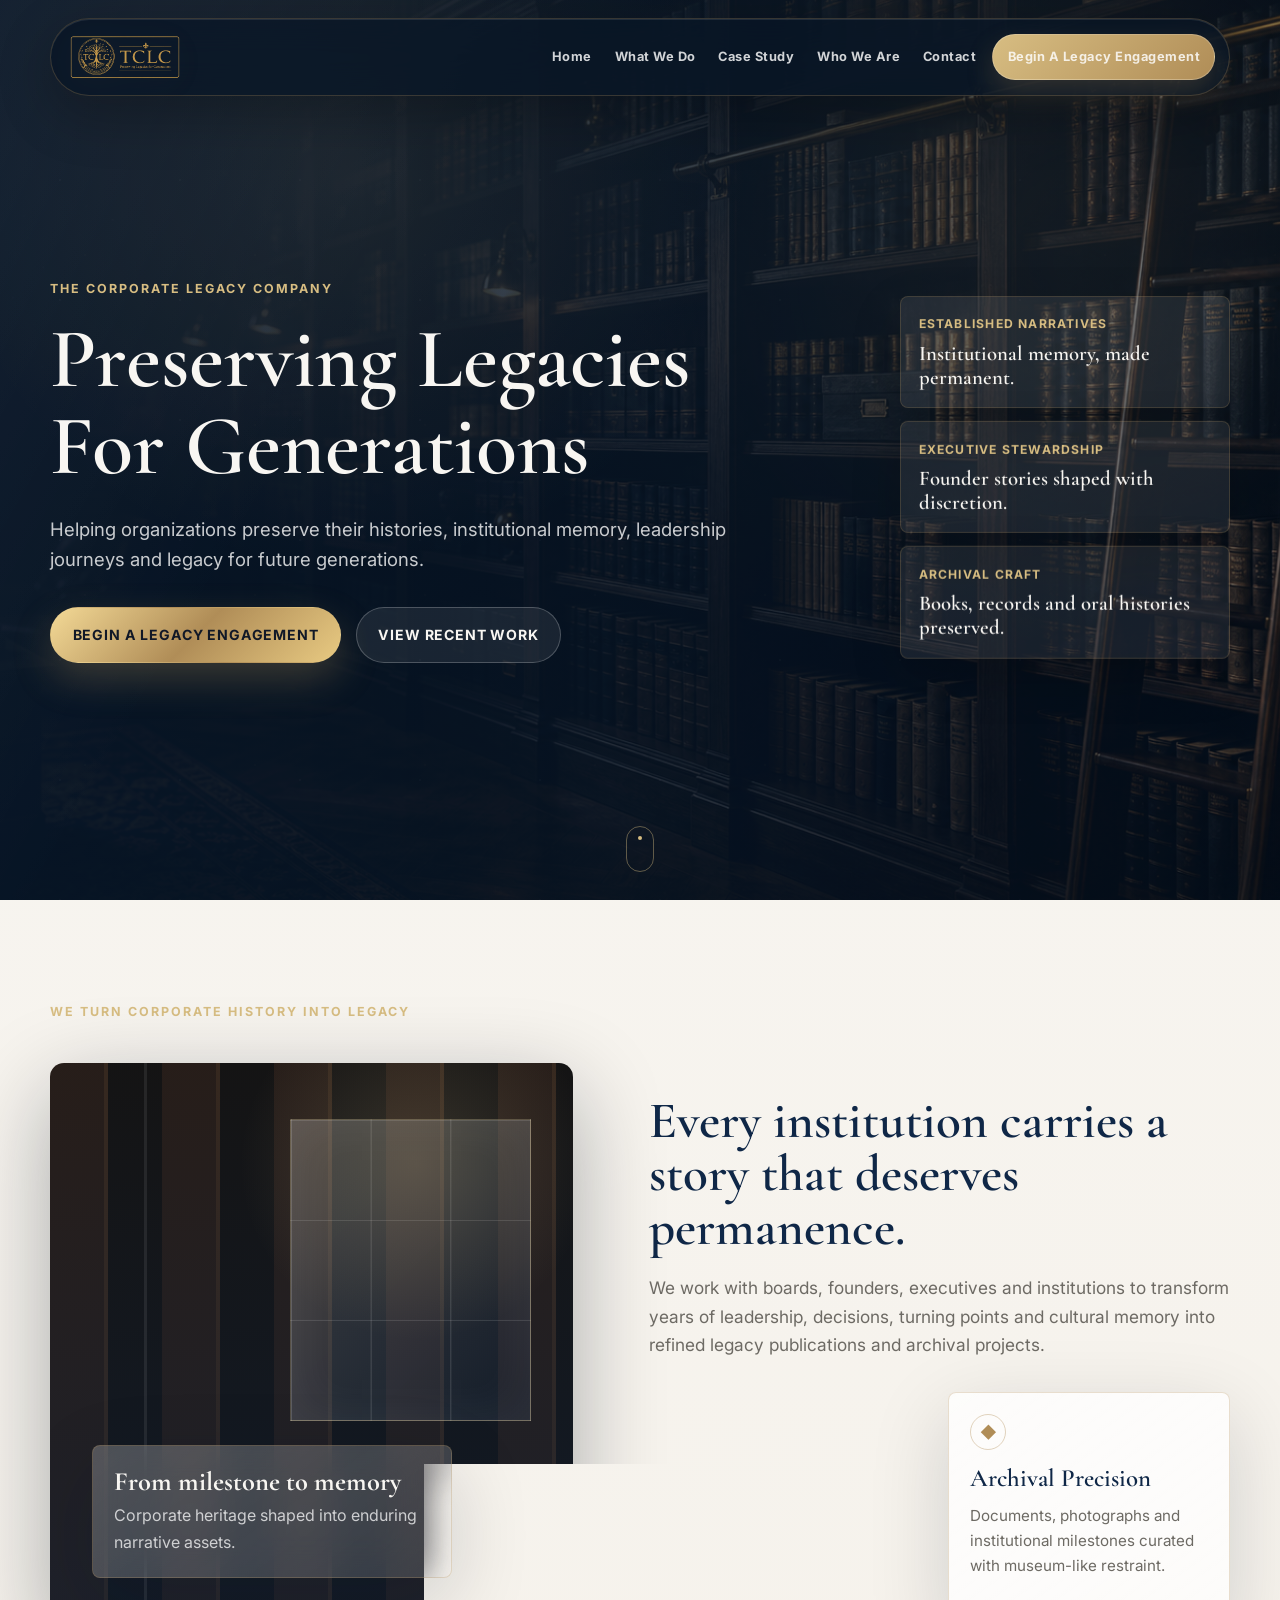
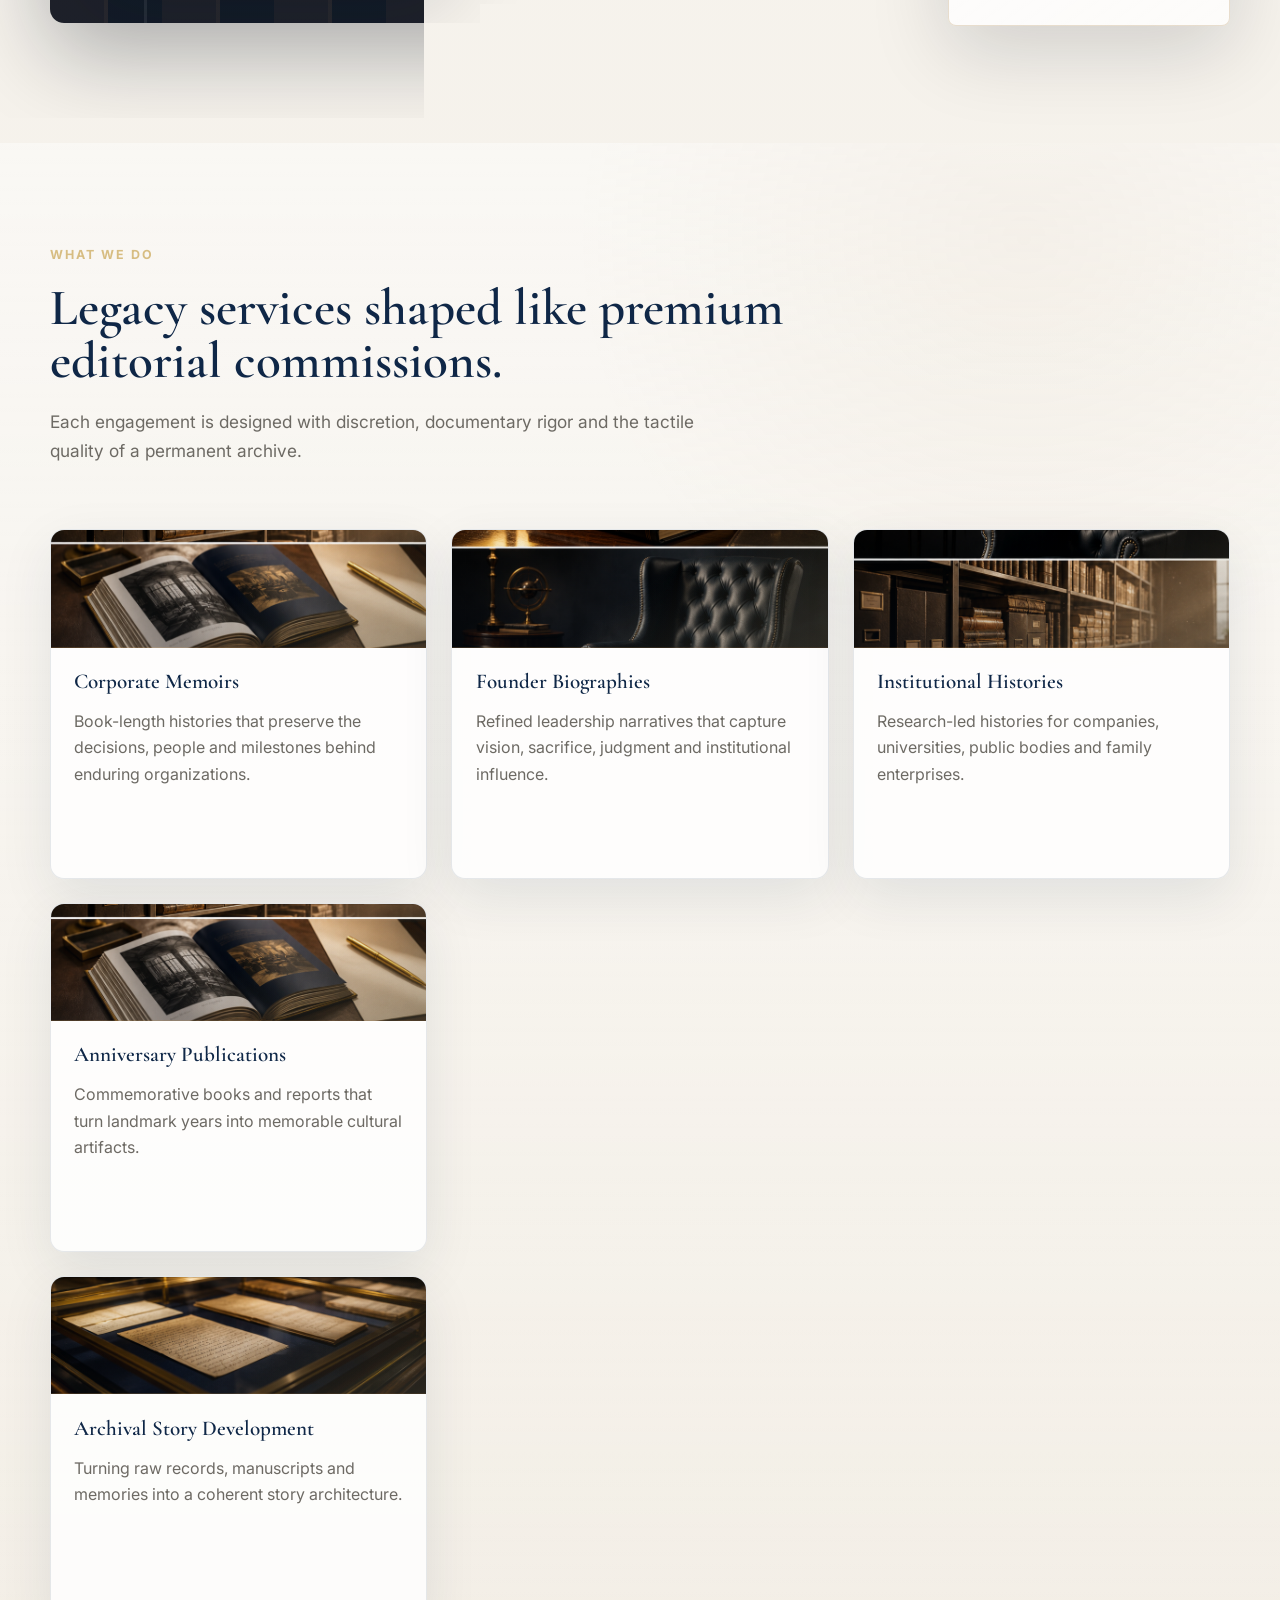
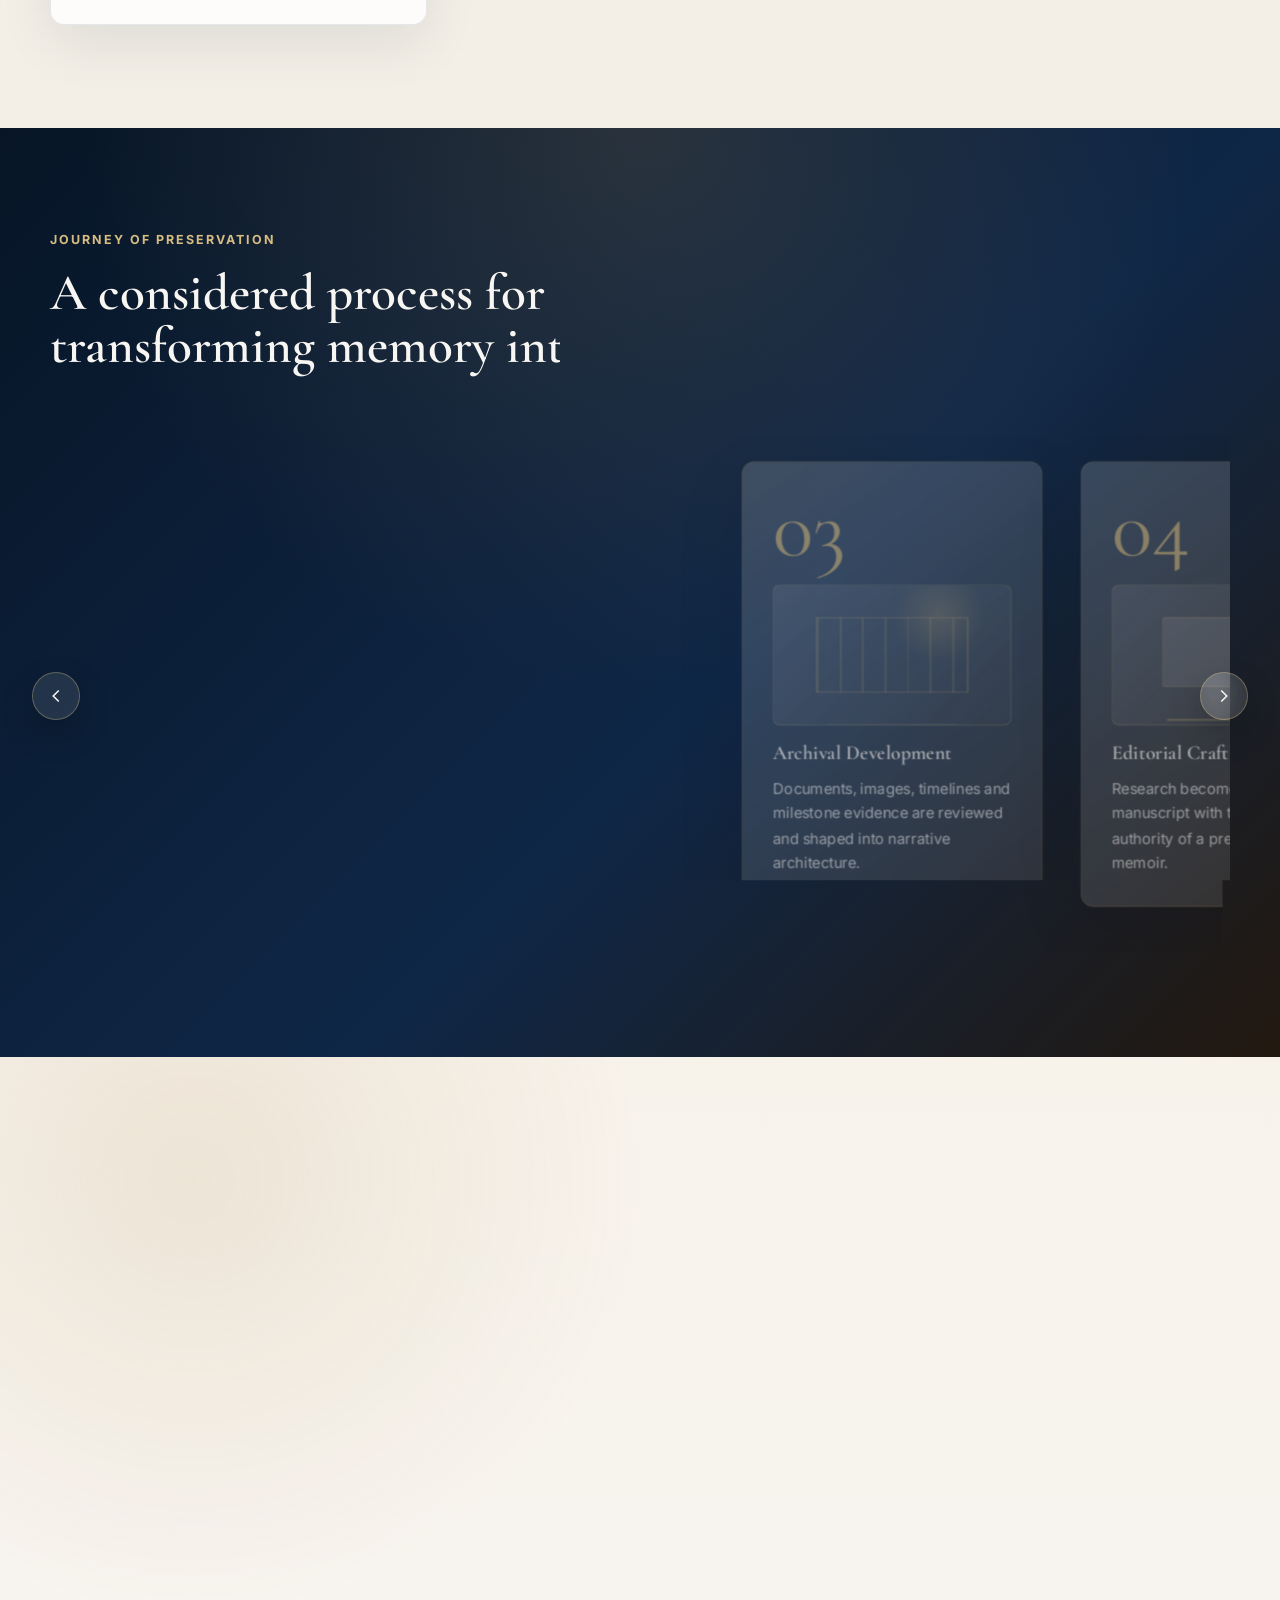
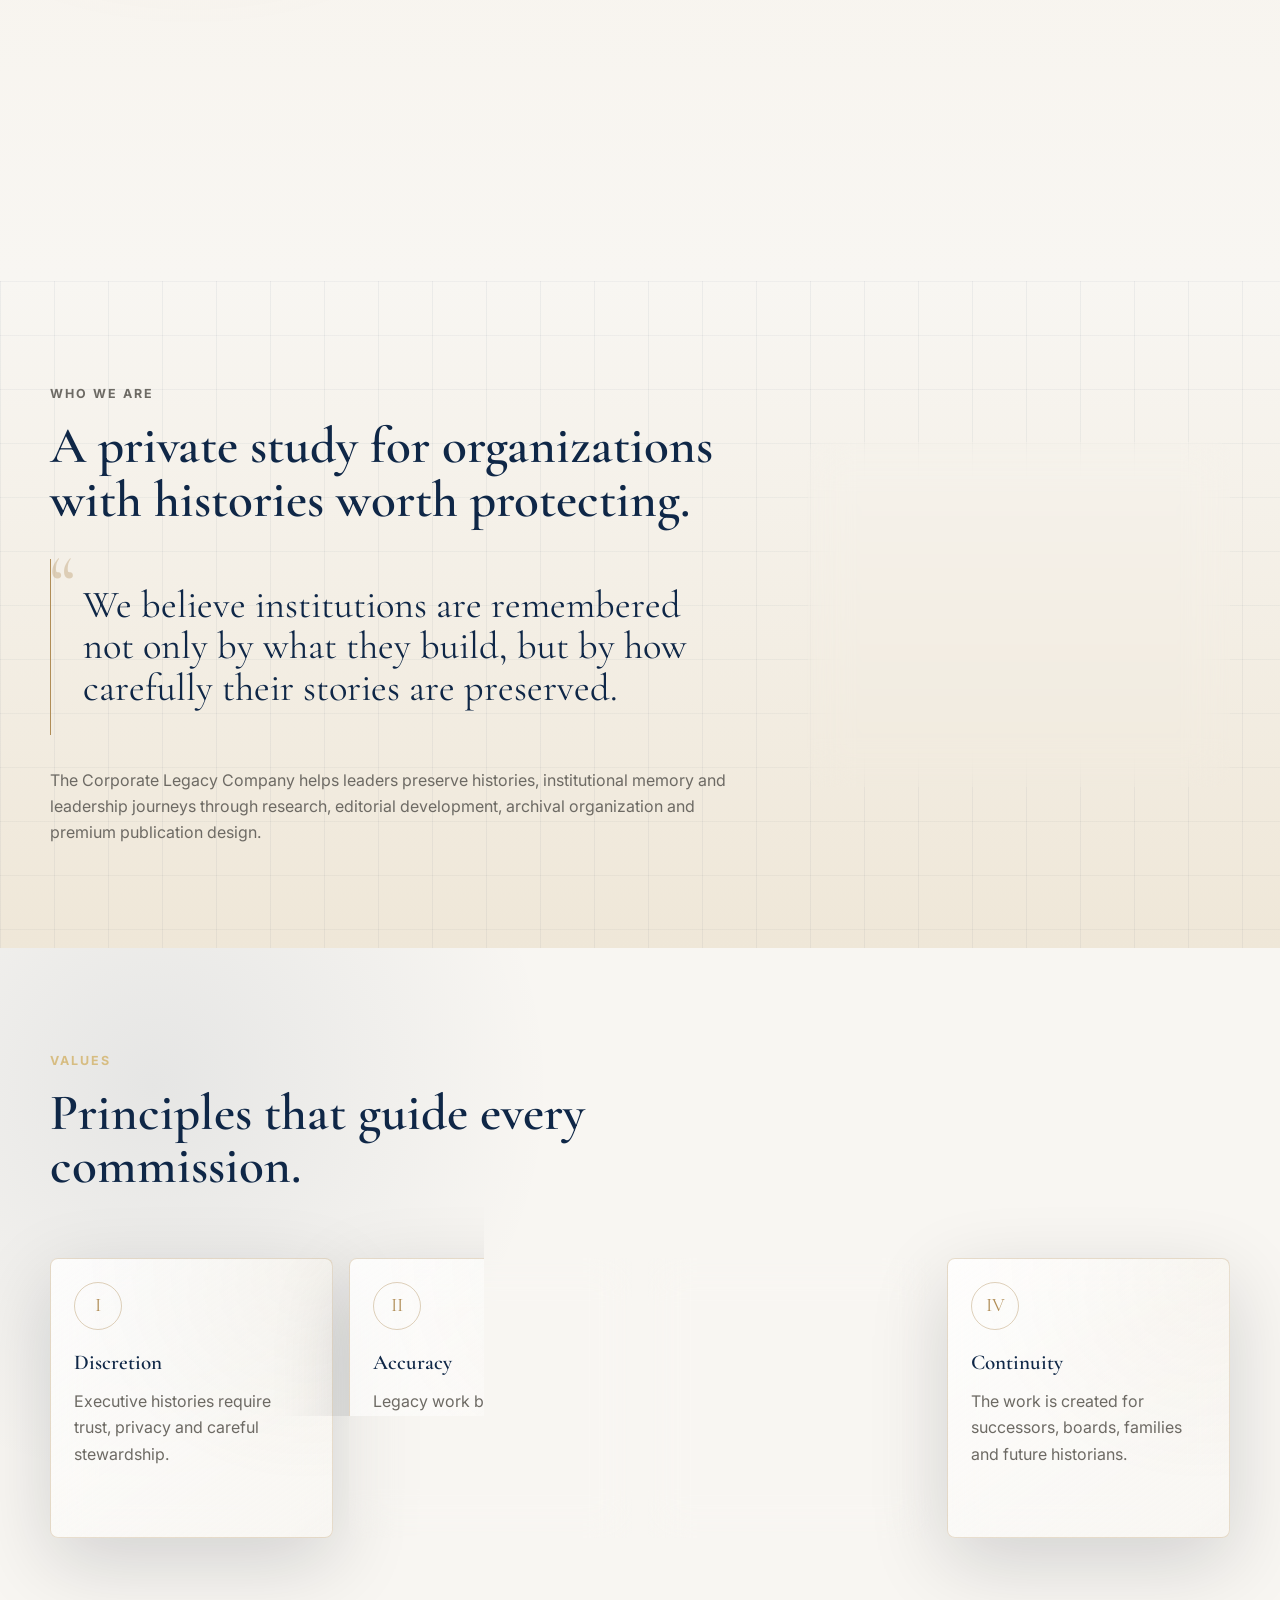
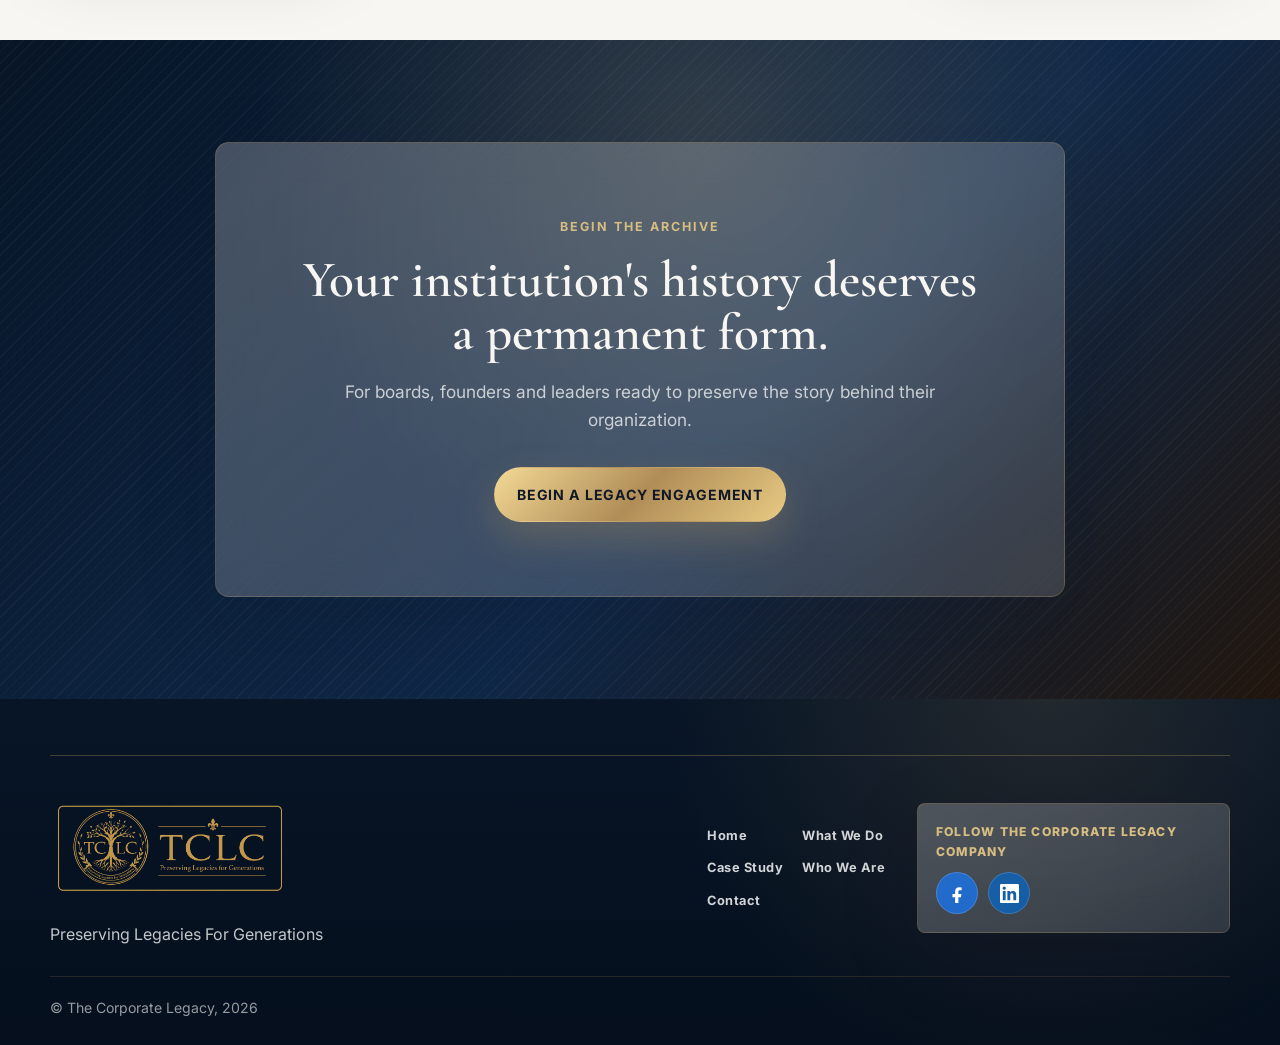
==== commit 2484dcf1: "index.html" ====
--- a/index.html
+++ b/index.html
@@ -68,7 +68,7 @@
             </p>
             <div class="hero-actions reveal">
               <a href="./contact.html" class="btn btn-primary shimmer magnetic">Begin A Legacy Engagement</a>
-              <a href="#case-study" class="btn btn-secondary magnetic">View the Cinfores Memoir</a>
+              <a href="#case-study" class="btn btn-secondary magnetic">View Recent Work</a>
             </div>
           </div>
           <aside class="hero-archive reveal" aria-label="Legacy archive highlights">
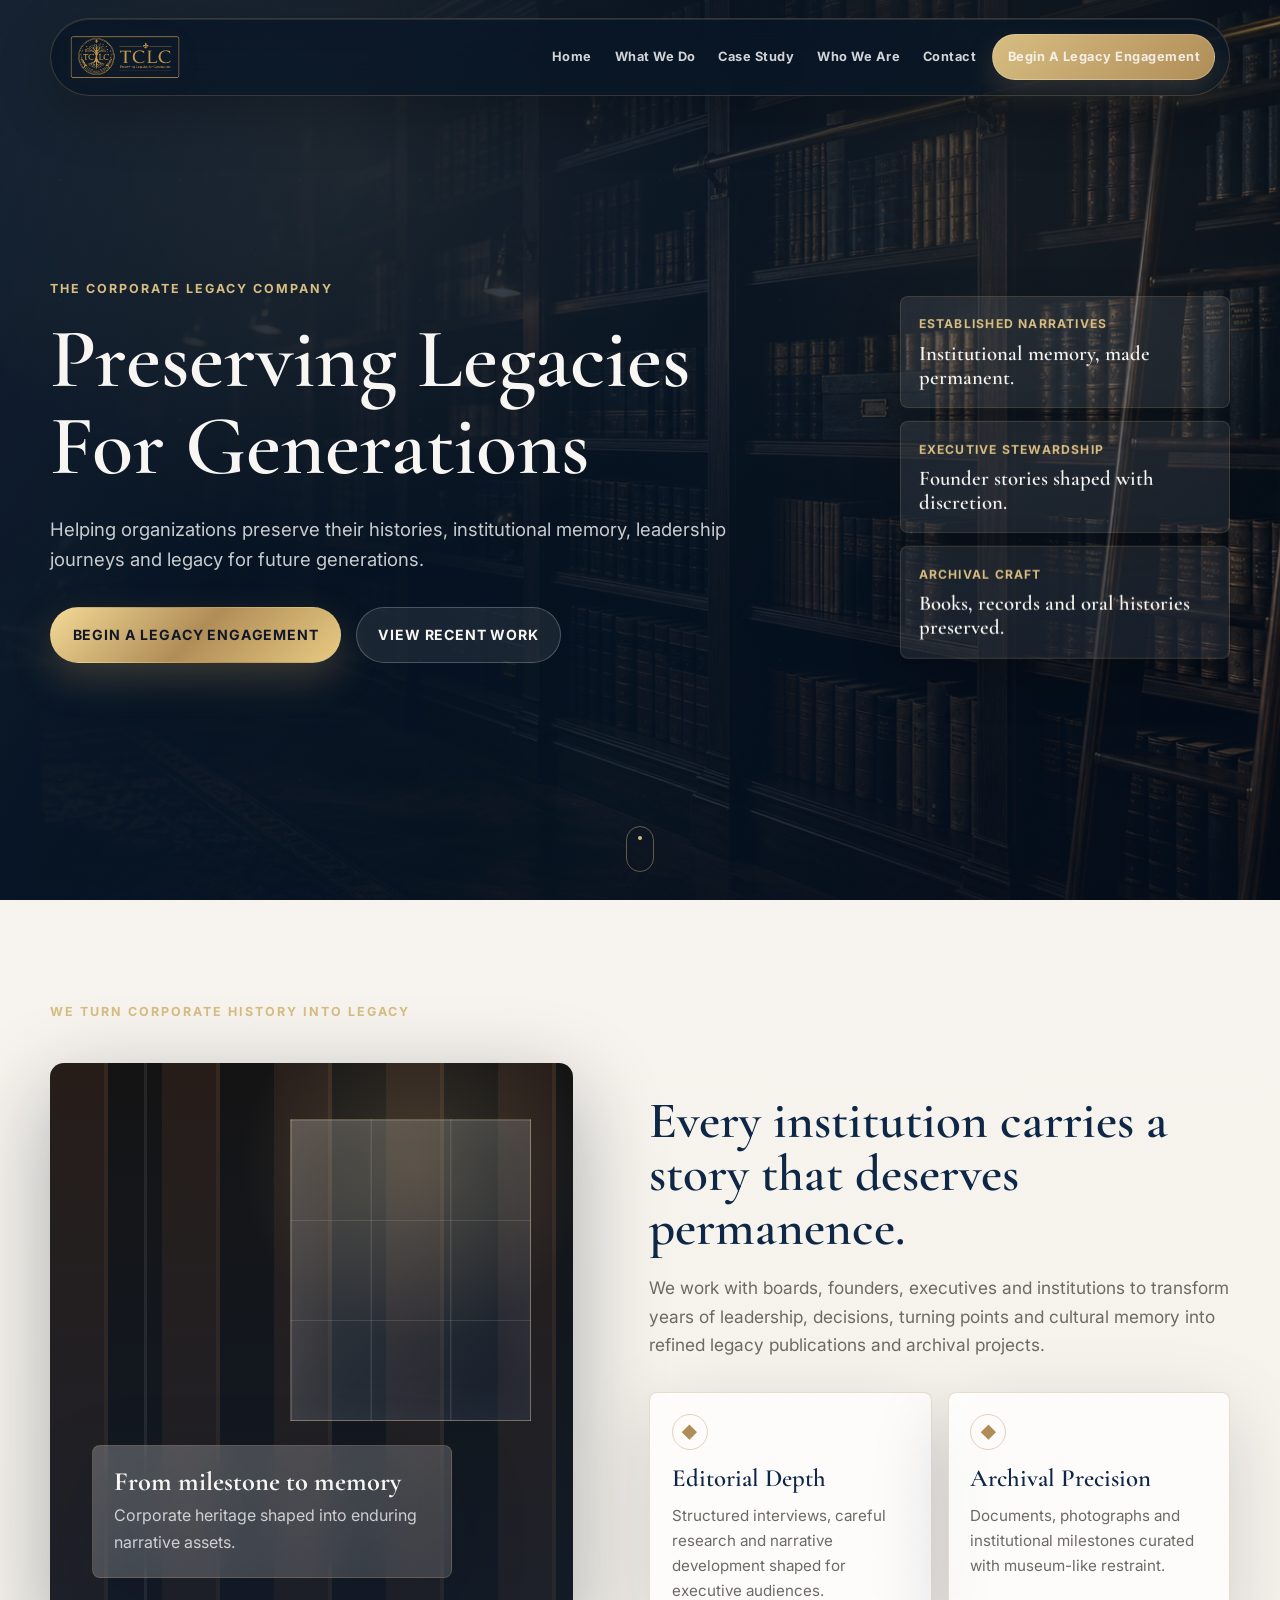
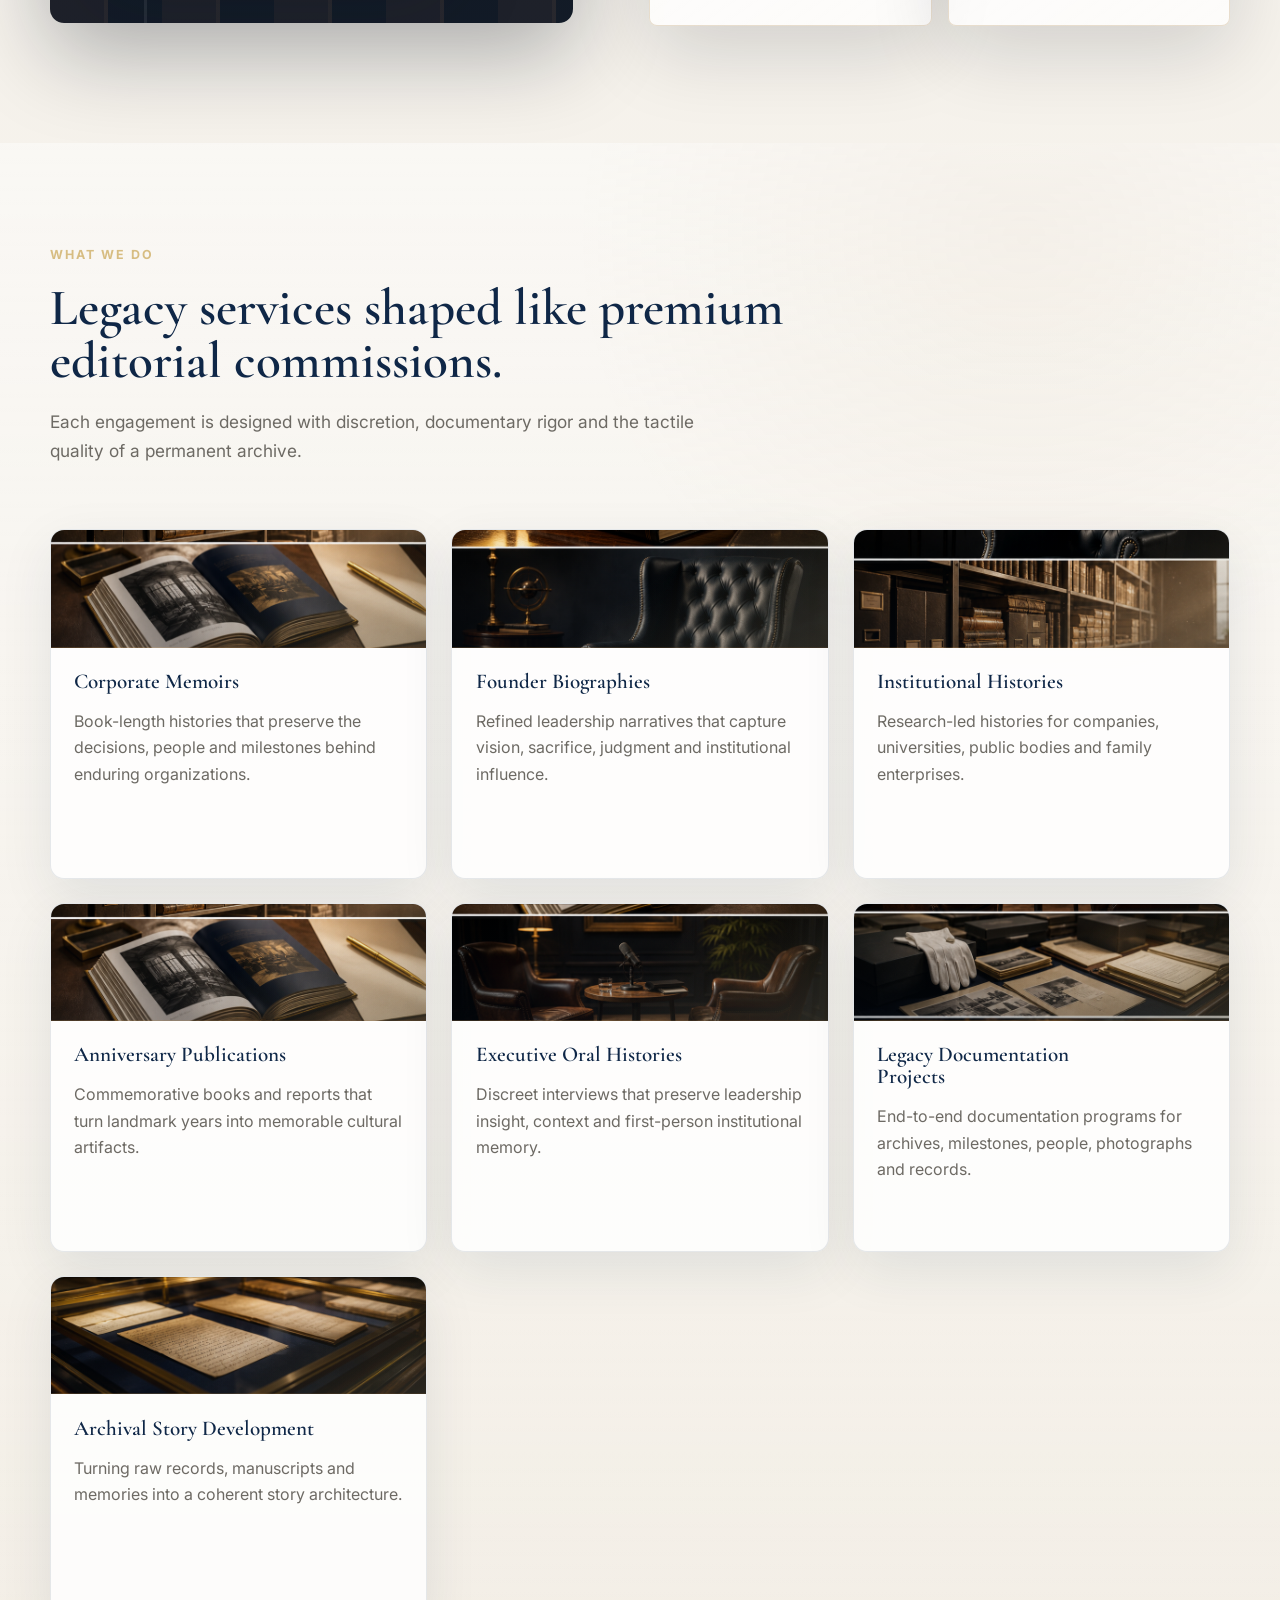
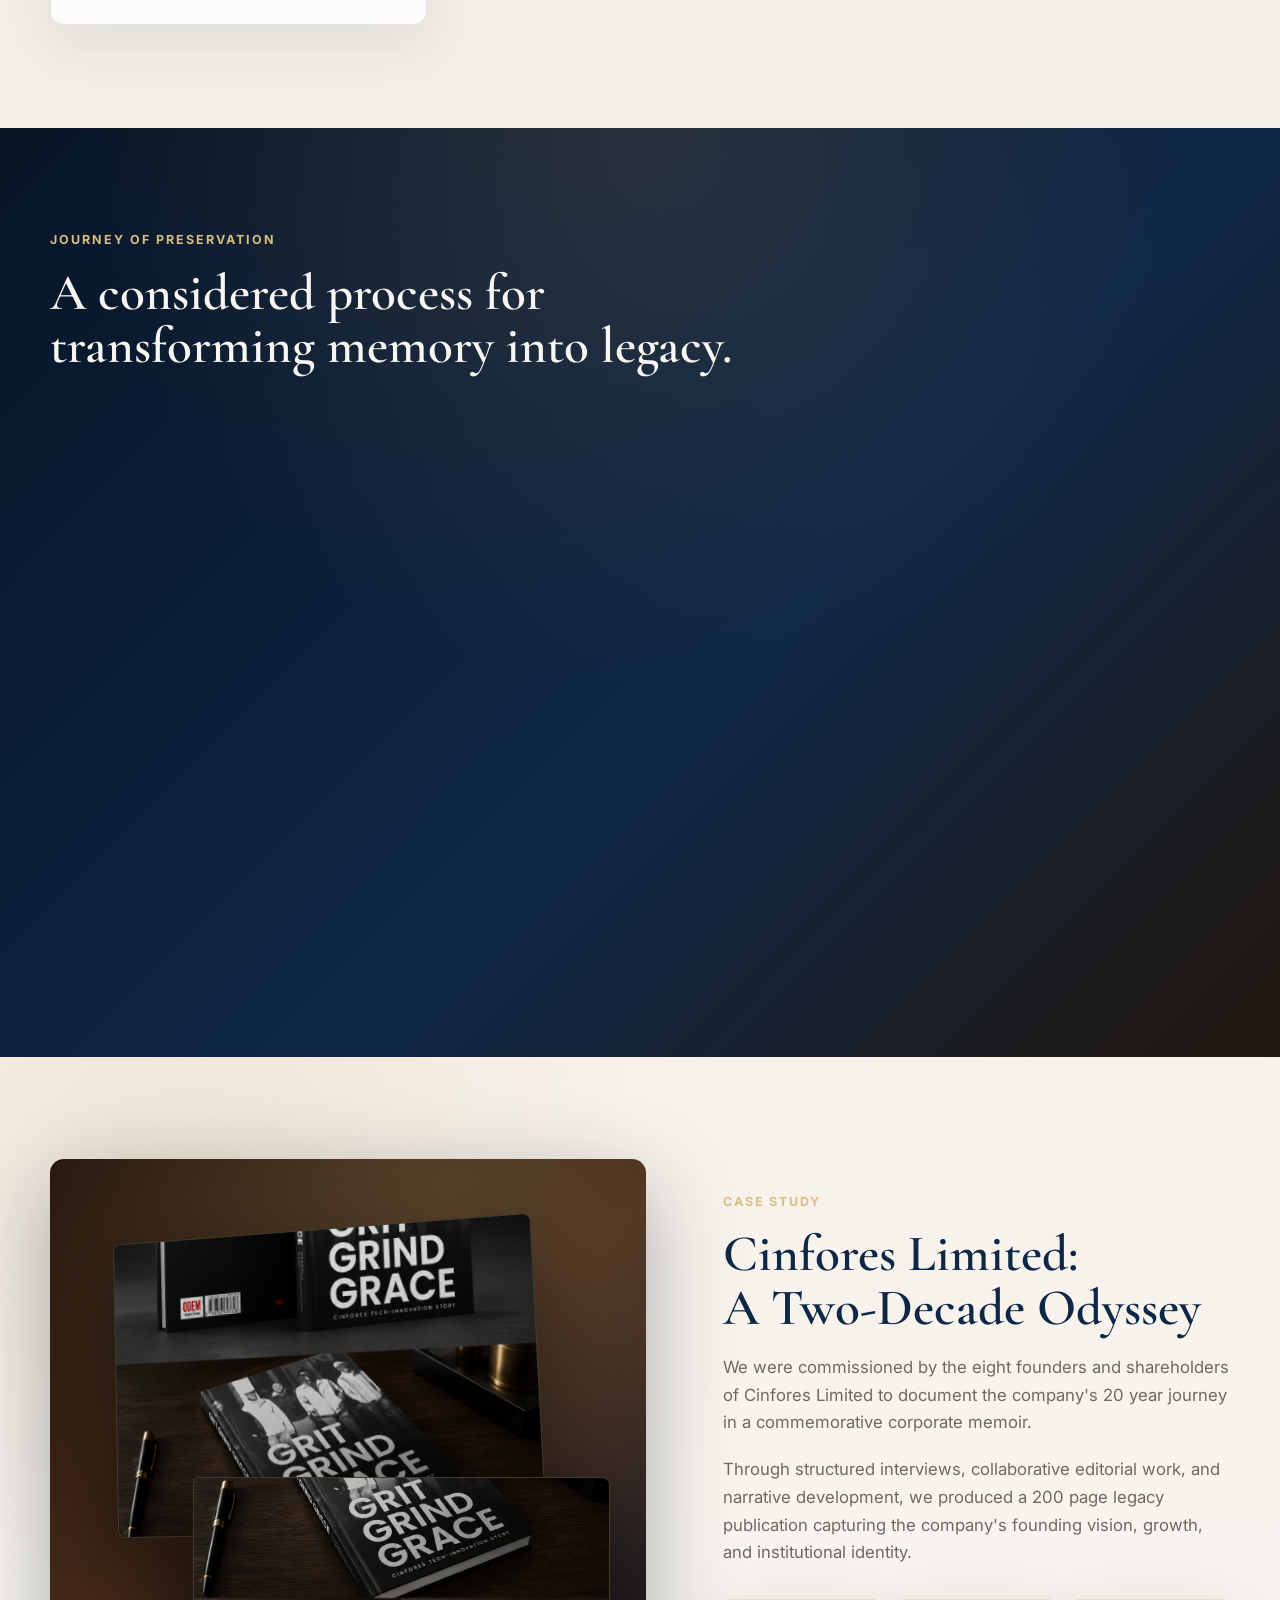
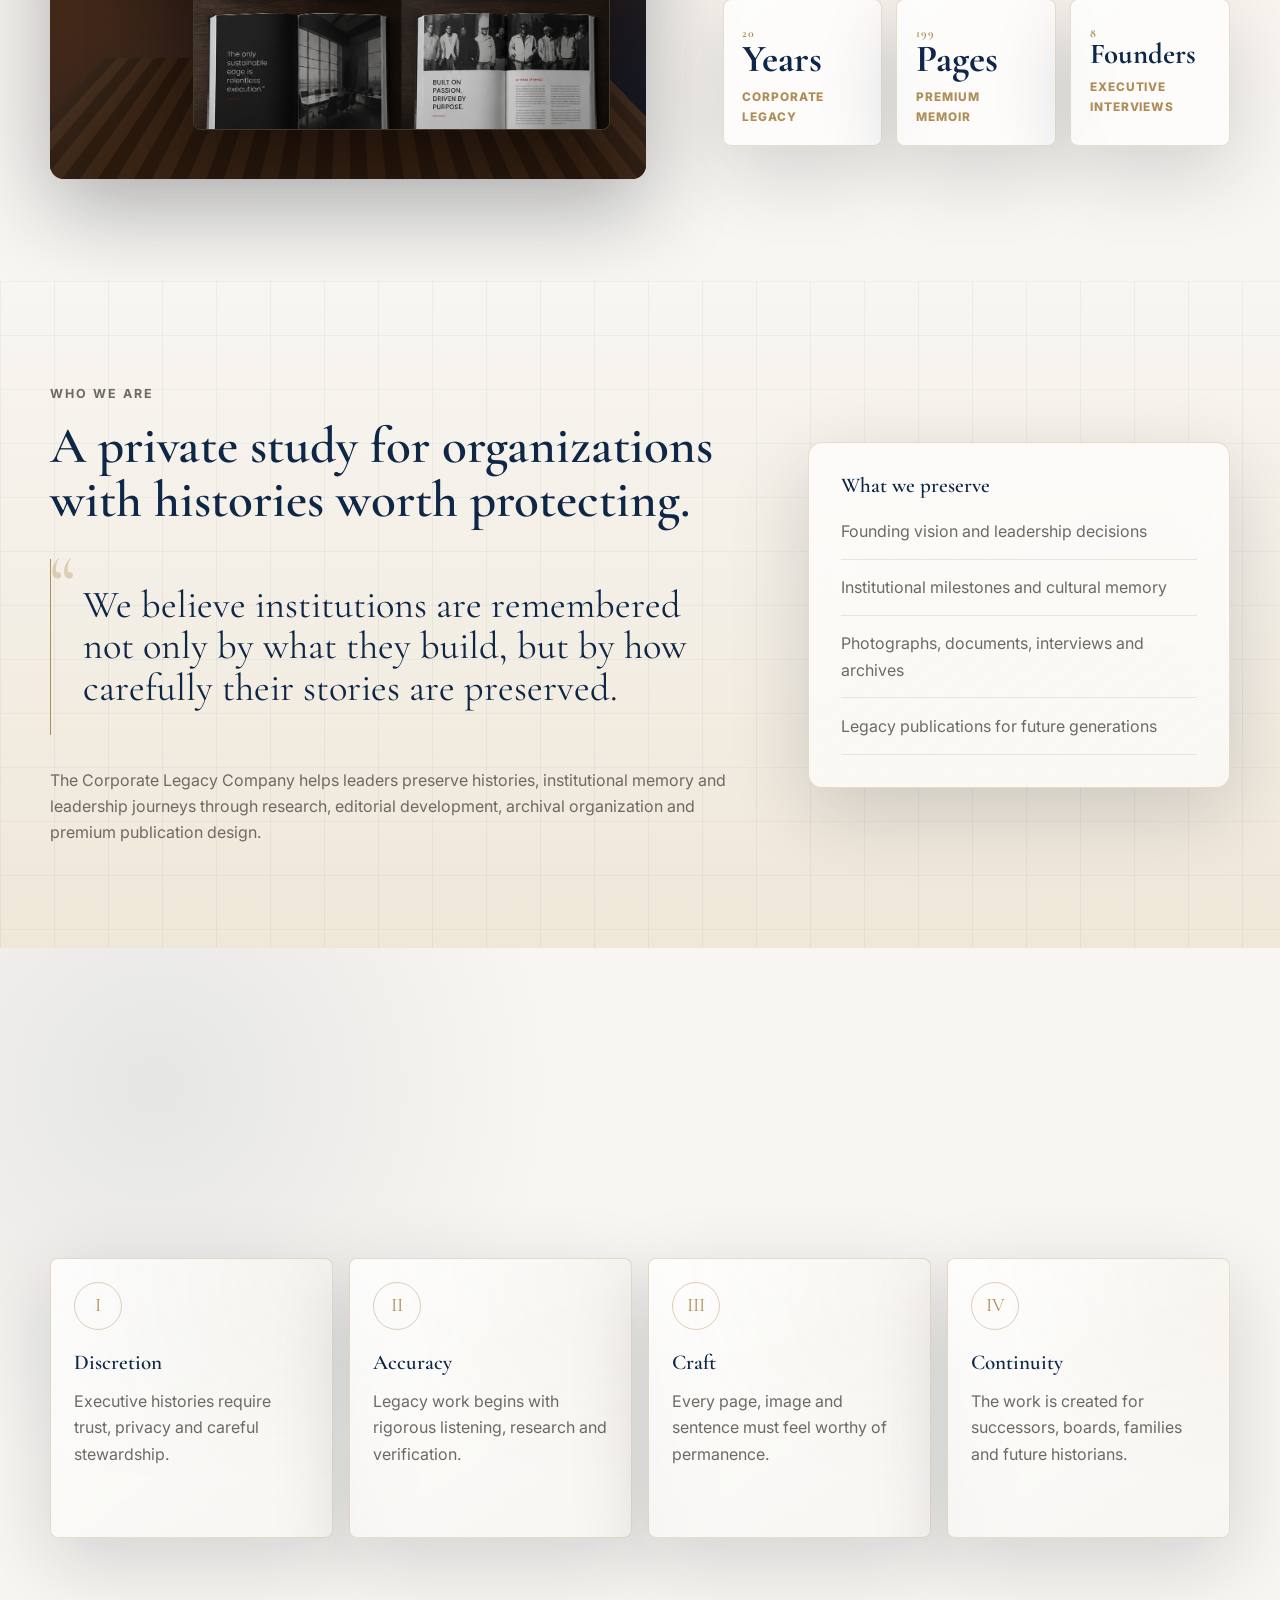
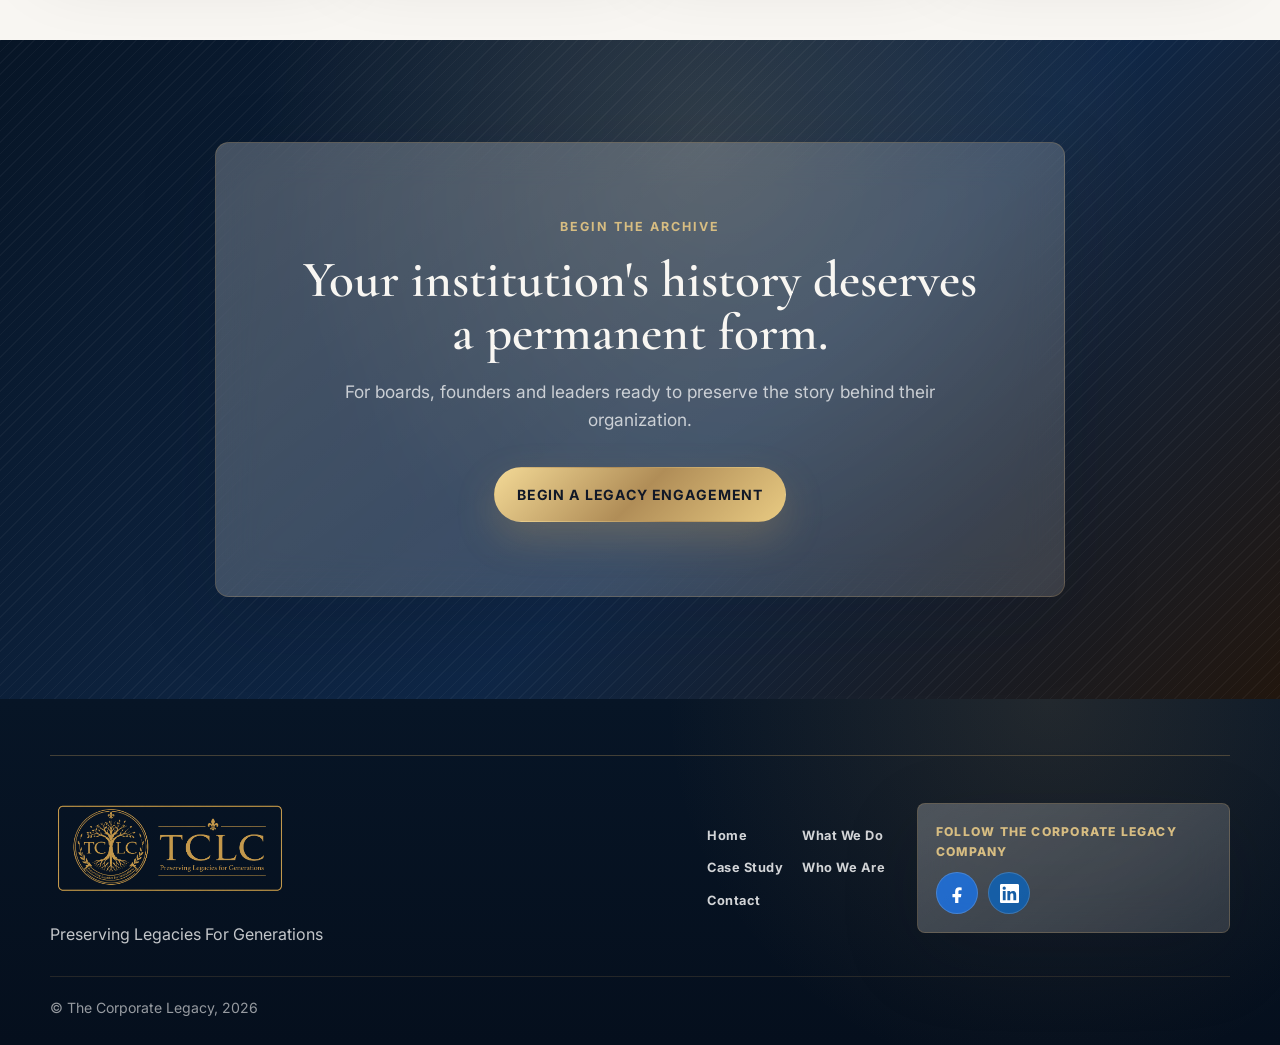
==== commit 32866ab4: "index.html" ====
--- a/index.html
+++ b/index.html
@@ -11,7 +11,7 @@
       name="keywords"
       content="corporate legacy, corporate legacy company, corporate memoirs, legacy documentation, institutional history, institutional memory, founder biography, corporate storytelling, corporate history documentation, organizational history, legacy preservation, company history documentation, executive oral history, legacy publishing, corporate publications, anniversary publications, business memoir, organizational legacy, historical documentation, corporate archive"
     />
-    <title>Corporate Legacy Documentation, Corporate Memoirs, Founder Biographies & Institutional Histories | The Corporate Legacy Company</title>
+    <title>The Corporate Legacy Company | Legacy Documentation, Corporate Memoirs, Founder Biographies & Institutional Histories</title>
     <link rel="icon" href="./assets/favicon-mark.png" type="image/png" />
     <link rel="preconnect" href="https://fonts.googleapis.com" />
     <link rel="preconnect" href="https://fonts.gstatic.com" crossorigin />
